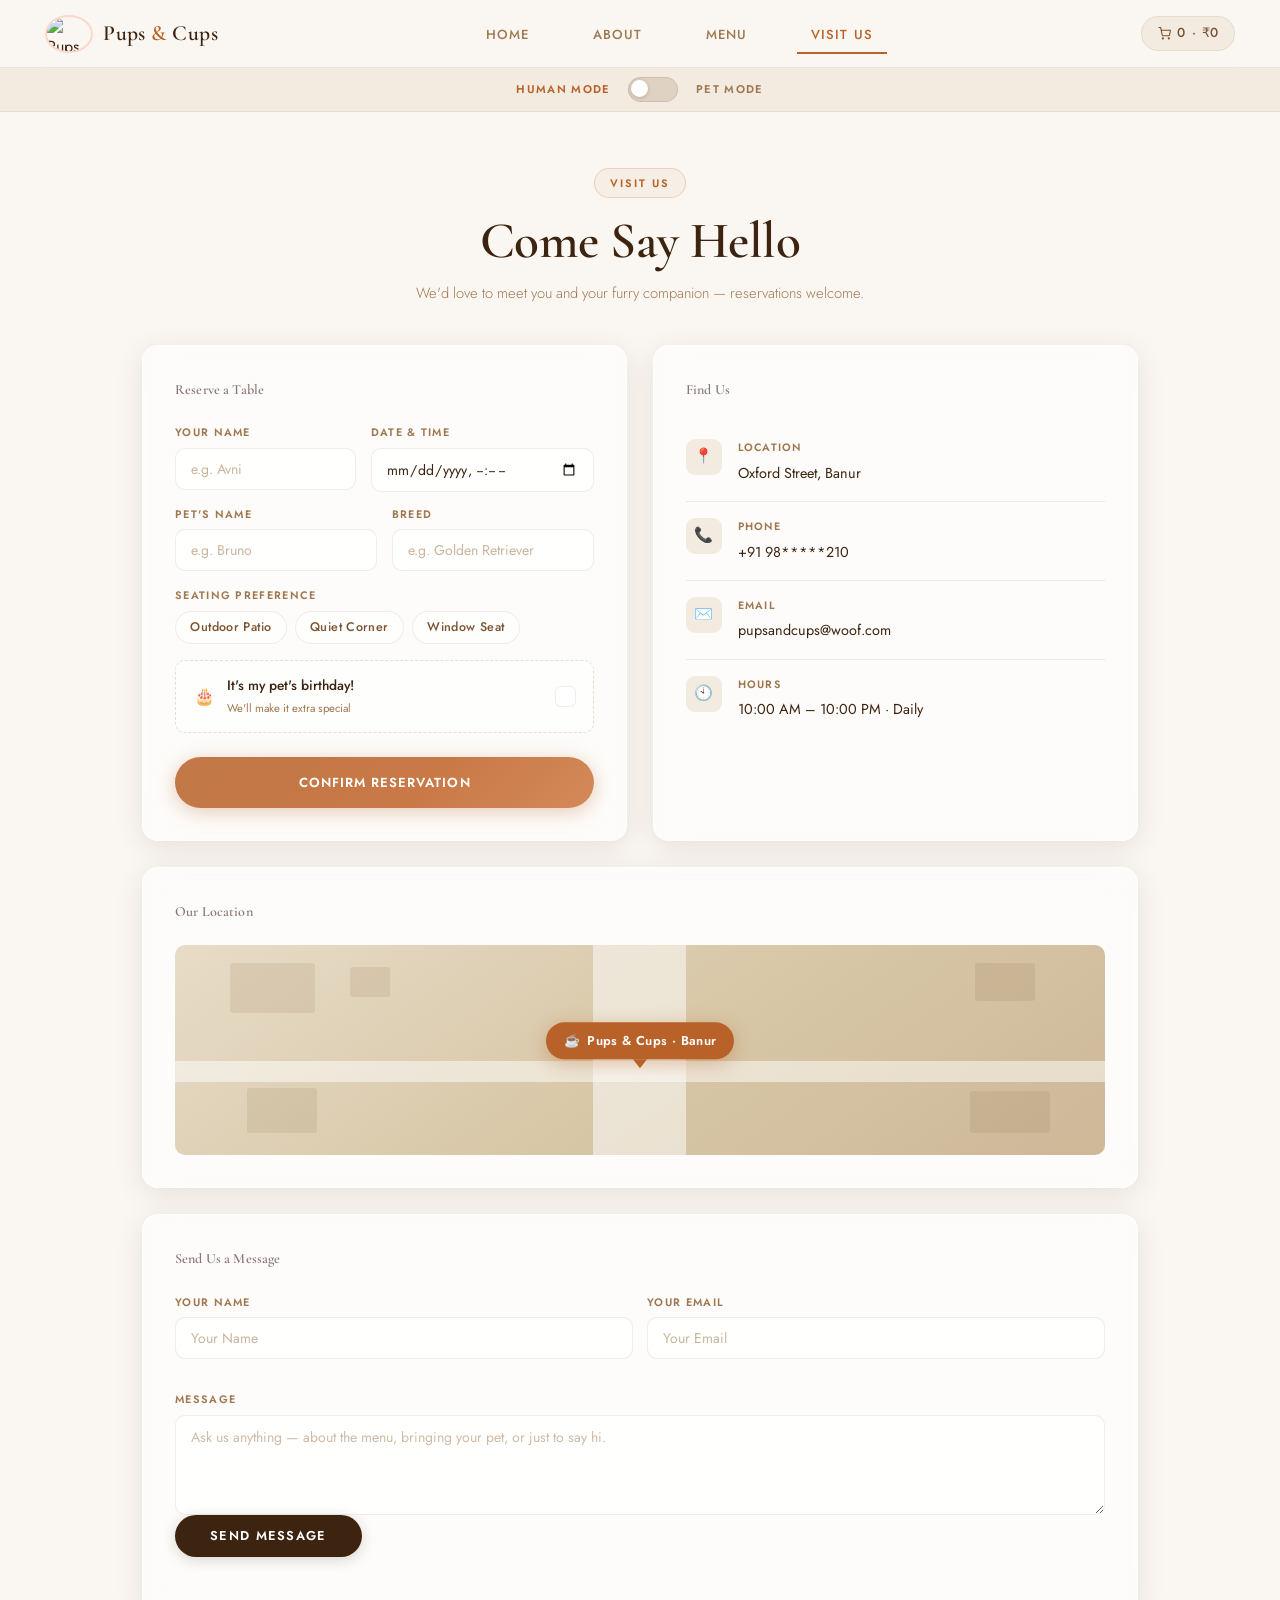
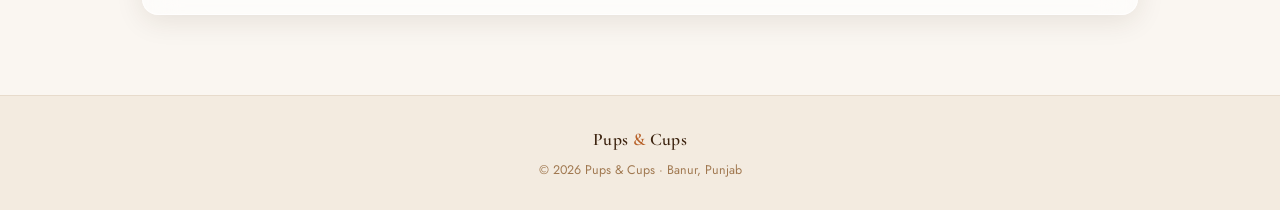
==== contact2.html @ 30ca06e6 "Add files via upload" ====
<!DOCTYPE html>
<html lang="en">
<head>
<meta charset="UTF-8">
<meta name="viewport" content="width=device-width, initial-scale=1.0">
<title>Visit Us — Pups & Cups</title>
<link rel="stylesheet" href="style2.css?v=2">
<link href="https://fonts.googleapis.com/css2?family=Cormorant+Garamond:wght@400;500;600;700&family=Jost:wght@300;400;500;600&display=swap" rel="stylesheet">
<style>
 
/* ═══════════════════════════════════════════
   ROOT & THEMING
═══════════════════════════════════════════ */
:root {
  --c-bg:      #faf6f1;
  --c-surface: #ffffff;
  --c-warm:    #f3ebe0;
  --c-border:  rgba(139,100,60,0.12);
  --c-brown:   #3d2410;
  --c-mid:     #7a5230;
  --c-muted:   #a07850;
  --c-accent:  #b8622a;
  --c-accent2: #d4895a;
  --c-gold:    #c9924a;
  --c-green:   #4a6741;
  --shadow-sm: 0 2px 12px rgba(61,36,16,.07);
  --shadow-md: 0 6px 28px rgba(61,36,16,.10);
  --shadow-lg: 0 16px 56px rgba(61,36,16,.13);
  --radius:    16px;
  --radius-sm: 10px;
  --glass-bg:  rgba(255,255,255,0.62);
  --glass-blur:blur(18px);
  --t: 0.45s cubic-bezier(0.22,1,0.36,1);
}
 
body.pet-mode {
  --c-bg:      #faf0f5;
  --c-surface: #fff8fb;
  --c-warm:    #f5e4ef;
  --c-accent:  #a0436e;
  --c-accent2: #c4728e;
  --c-gold:    #b8729a;
}
 
*,*::before,*::after{box-sizing:border-box;margin:0;padding:0;}
html{scroll-behavior:smooth;}
body{
  font-family:'Jost',sans-serif;
  background:var(--c-bg);
  color:var(--c-brown);
  transition:background var(--t),color var(--t);
  overflow-x:hidden;
  -webkit-font-smoothing:antialiased;
}
 
/* ═══════════════ NAVBAR ═══════════════ */
.navbar{
  display:flex;align-items:center;justify-content:space-between;
  padding:0 2.8rem;height:68px;
  background:rgba(250,246,241,0.88);
  backdrop-filter:blur(20px);-webkit-backdrop-filter:blur(20px);
  border-bottom:1px solid var(--c-border);
  position:sticky;top:0;z-index:200;
  transition:background var(--t),border-color var(--t);
}
body.pet-mode .navbar{background:rgba(250,240,245,0.88);}
.logo-area{display:flex;align-items:center;gap:.65rem;}
.logo{height:38px;border-radius:50%;object-fit:cover;}
.cafe-name{
  font-family:'Cormorant Garamond',serif;font-size:1.35rem;font-weight:600;
  color:var(--c-brown);letter-spacing:.02em;transition:color var(--t);
}
.and-sign{color:var(--c-accent);transition:color var(--t);}
.nav-links{list-style:none;display:flex;gap:2.2rem;}
.nav-links a{
  text-decoration:none;font-size:.82rem;font-weight:500;
  letter-spacing:.09em;text-transform:uppercase;color:var(--c-muted);
  transition:color .3s;position:relative;
}
.nav-links a::after{
  content:'';position:absolute;bottom:-3px;left:0;width:0;height:1.5px;
  background:var(--c-accent);transition:width .3s;
}
.nav-links a:hover::after,.nav-links .visit-link::after{width:100%;}
.nav-links a:hover,.nav-links .visit-link{color:var(--c-accent);}
.menu-icon{display:none;font-size:1.4rem;cursor:pointer;color:var(--c-mid);}
.cart-box{
  display:flex;align-items:center;gap:.4rem;
  padding:.35rem 1rem;background:var(--c-warm);border-radius:30px;
  font-size:.82rem;font-weight:500;color:var(--c-mid);
  border:1px solid var(--c-border);
  transition:background var(--t),border-color var(--t);
}
 
/* ═══════════════ MODE STRIP ═══════════════ */
.mode-strip{
  display:flex;align-items:center;justify-content:center;gap:1.1rem;
  padding:.55rem 2rem;
  background:var(--c-warm);
  border-bottom:1px solid var(--c-border);
  transition:background var(--t);
}
.mode-label{
  font-size:.7rem;font-weight:600;letter-spacing:.12em;text-transform:uppercase;
  color:var(--c-muted);transition:color .35s;user-select:none;
}
.mode-label.on{color:var(--c-accent);}
.toggle-pill{
  width:50px;height:25px;background:rgba(139,100,60,.18);
  border:1.5px solid rgba(139,100,60,.18);border-radius:13px;
  position:relative;cursor:pointer;
  transition:background .4s,border-color .4s;flex-shrink:0;outline:none;
}
.toggle-pill.active{background:var(--c-accent);border-color:var(--c-accent);}
.toggle-knob{
  position:absolute;top:2px;left:2px;width:17px;height:17px;
  background:#fff;border-radius:50%;
  transition:transform .4s cubic-bezier(.34,1.56,.64,1);
  box-shadow:0 1px 4px rgba(0,0,0,.18);
}
.toggle-pill.active .toggle-knob{transform:translateX(25px);}
 
/* ═══════════════ LAYOUT ═══════════════ */
.page{
  max-width:1060px;margin:0 auto;
  padding:3.5rem 2rem 5rem;
  display:grid;grid-template-columns:1fr 1fr;gap:1.6rem;
}
 
/* ═══════════════ HERO ═══════════════ */
.page-hero{grid-column:1/-1;text-align:center;margin-bottom:.8rem;}
.eyebrow{
  display:inline-block;font-size:.68rem;font-weight:600;
  letter-spacing:.18em;text-transform:uppercase;color:var(--c-accent);
  margin-bottom:.9rem;padding:.28rem .95rem;
  border:1px solid rgba(184,98,42,.22);border-radius:30px;
  background:rgba(184,98,42,.05);
  transition:color var(--t),border-color var(--t),background var(--t);
}
.page-hero h1{
  font-family:'Cormorant Garamond',serif;
  font-size:clamp(2.2rem,5vw,3.2rem);font-weight:600;
  color:var(--c-brown);line-height:1.15;letter-spacing:-.01em;
  transition:color var(--t);
}
.page-hero p{
  margin-top:.65rem;font-size:.92rem;color:var(--c-muted);font-weight:300;
  transition:color var(--t);
}
 
/* ═══════════════ GLASS CARD ═══════════════ */
.card{
  background:var(--glass-bg);
  backdrop-filter:var(--glass-blur);-webkit-backdrop-filter:var(--glass-blur);
  border:1px solid rgba(255,255,255,.7);border-radius:var(--radius);
  padding:2rem;box-shadow:var(--shadow-md);
  transition:background var(--t),border-color var(--t),box-shadow .35s;
}
.card:hover{box-shadow:var(--shadow-lg);}
.card-title{
  font-family:'Cormorant Garamond',serif;font-size:1.25rem;font-weight:600;
  color:var(--c-brown);margin-bottom:1.4rem;letter-spacing:.01em;
  transition:color var(--t);
}
 
/* ═══════════════ FORM FIELDS ═══════════════ */
.field{display:flex;flex-direction:column;gap:.38rem;margin-bottom:.95rem;}
.field:last-of-type{margin-bottom:0;}
.field label{
  font-size:.68rem;font-weight:600;letter-spacing:.12em;text-transform:uppercase;
  color:var(--c-muted);transition:color var(--t);
}
.field input,.field select{
  background:rgba(255,255,255,.75);border:1.5px solid var(--c-border);
  border-radius:var(--radius-sm);padding:.62rem .92rem;
  font-family:'Jost',sans-serif;font-size:.88rem;font-weight:400;color:var(--c-brown);
  outline:none;width:100%;
  transition:border-color .3s,box-shadow .3s,background .3s;
}
.field input::placeholder{color:var(--c-muted);opacity:.55;}
.field input:focus,.field select:focus{
  border-color:var(--c-accent);box-shadow:0 0 0 3px rgba(184,98,42,.1);background:#fff;
}
.grid2{display:grid;grid-template-columns:1fr 1fr;gap:.9rem;}
 
/* Seat pills */
.seat-row{display:flex;gap:.5rem;flex-wrap:wrap;}
.seat-pill{
  padding:.4rem .9rem;border-radius:30px;
  border:1.5px solid var(--c-border);background:rgba(255,255,255,.55);
  font-family:'Jost',sans-serif;font-size:.78rem;font-weight:500;
  color:var(--c-mid);cursor:pointer;user-select:none;letter-spacing:.03em;
  transition:all .28s cubic-bezier(.22,1,.36,1);
}
.seat-pill:hover{border-color:var(--c-accent2);color:var(--c-accent);background:rgba(184,98,42,.04);}
.seat-pill.sel{
  background:var(--c-accent);border-color:var(--c-accent);color:#fff;font-weight:600;
  box-shadow:0 3px 12px rgba(184,98,42,.28);
}
 
/* Birthday row */
.bday-toggle{
  display:flex;align-items:center;justify-content:space-between;
  padding:.85rem 1.1rem;margin:1rem 0;
  background:rgba(255,255,255,.5);
  border:1.5px dashed rgba(184,98,42,.22);border-radius:var(--radius-sm);
  cursor:pointer;transition:background .3s,border-color .3s;
}
.bday-toggle:hover{background:rgba(184,98,42,.04);border-color:var(--c-accent2);}
.bday-toggle.on{background:rgba(184,98,42,.06);border-color:var(--c-accent);border-style:solid;}
.bday-left{display:flex;align-items:center;gap:.75rem;}
.bday-icon{font-size:1.05rem;line-height:1;}
.bday-text{font-size:.86rem;font-weight:500;color:var(--c-brown);transition:color var(--t);}
.bday-sub{font-size:.71rem;color:var(--c-muted);margin-top:.1rem;transition:color var(--t);}
.bday-check-box{
  width:21px;height:21px;border-radius:6px;
  border:1.5px solid var(--c-border);background:#fff;
  display:flex;align-items:center;justify-content:center;flex-shrink:0;
  font-size:0;color:#fff;
  transition:all .3s cubic-bezier(.22,1,.36,1);
}
.bday-toggle.on .bday-check-box{background:var(--c-accent);border-color:var(--c-accent);font-size:11px;}
 
/* Book button */
.book-btn{
  width:100%;margin-top:.5rem;padding:1rem;
  background:linear-gradient(135deg,var(--c-accent) 0%,var(--c-accent2) 100%);
  border:none;border-radius:50px;color:#fff;
  font-family:'Jost',sans-serif;font-size:.82rem;font-weight:600;
  letter-spacing:.08em;text-transform:uppercase;cursor:pointer;
  position:relative;overflow:hidden;
  transition:transform .25s,box-shadow .35s;
  box-shadow:0 4px 20px rgba(184,98,42,.32);
}
.book-btn::before{
  content:'';position:absolute;inset:0;
  background:linear-gradient(135deg,rgba(255,255,255,.14) 0%,transparent 60%);
  pointer-events:none;
}
.book-btn:hover{transform:translateY(-2px);box-shadow:0 8px 32px rgba(184,98,42,.4);}
.book-btn:active{transform:scale(.98);}
.btn-ripple{
  position:absolute;border-radius:50%;background:rgba(255,255,255,.28);
  transform:scale(0);animation:rpl .55s linear;pointer-events:none;
}
@keyframes rpl{to{transform:scale(4);opacity:0;}}
 
/* ═══════════════ INFO CARD ═══════════════ */
.info-card{grid-column:2/3;}
.info-item{
  display:flex;align-items:flex-start;gap:1rem;
  padding:1rem 0;border-bottom:1px solid var(--c-border);
  transition:padding-left .3s;
}
.info-item:last-child{border-bottom:none;padding-bottom:0;}
.info-item:first-child{padding-top:0;}
.info-item:hover{padding-left:4px;}
.info-icon{
  width:36px;height:36px;background:var(--c-warm);border-radius:9px;
  display:flex;align-items:center;justify-content:center;
  flex-shrink:0;font-size:.95rem;
  transition:background var(--t),transform .3s;
}
.info-item:hover .info-icon{background:var(--c-accent);transform:scale(1.06);}
.info-label{
  font-size:.67rem;font-weight:600;text-transform:uppercase;
  letter-spacing:.11em;color:var(--c-muted);margin-bottom:.2rem;
  transition:color var(--t);
}
.info-val{font-size:.9rem;color:var(--c-brown);transition:color var(--t);}
.yappy{display:none;font-size:.75rem;font-weight:600;color:var(--c-accent);margin-top:.25rem;transition:color var(--t);}
body.pet-mode .yappy{display:block;}
body.pet-mode .hours-val{opacity:.4;text-decoration:line-through;}
 
/* ═══════════════ MAP CARD ═══════════════ */
.map-card{grid-column:1/-1;}
.map-wrap{
  width:100%;height:210px;border-radius:var(--radius-sm);
  background:linear-gradient(145deg,#e8dcc8 0%,#d8c8a8 50%,#cdb898 100%);
  position:relative;overflow:hidden;
}
.map-wrap::before{
  content:'';position:absolute;inset:0;
  background:
    linear-gradient(90deg,transparent 45%,rgba(255,255,255,.5) 45%,rgba(255,255,255,.5) 55%,transparent 55%),
    linear-gradient(0deg,transparent 35%,rgba(255,255,255,.5) 35%,rgba(255,255,255,.5) 45%,transparent 45%);
}
.map-block{position:absolute;background:rgba(107,70,30,.1);border-radius:3px;}
.map-pin-wrap{
  position:absolute;top:50%;left:50%;
  transform:translate(-50%,-60%);
  display:flex;flex-direction:column;align-items:center;
  animation:float 3.5s ease-in-out infinite;
}
@keyframes float{0%,100%{transform:translate(-50%,-60%);}50%{transform:translate(-50%,-68%);}}
.map-bubble{
  background:var(--c-accent);color:#fff;
  padding:.48rem 1.1rem;border-radius:24px;
  font-size:.8rem;font-weight:600;white-space:nowrap;
  box-shadow:0 4px 18px rgba(184,98,42,.38);letter-spacing:.03em;
  display:flex;align-items:center;gap:.45rem;
  transition:background var(--t);
}
.map-bubble-tail{
  width:0;height:0;
  border-left:7px solid transparent;border-right:7px solid transparent;
  border-top:9px solid var(--c-accent);
  transition:border-color var(--t);
}
 
/* ═══════════════ MESSAGE FORM ═══════════════ */
.msg-card{grid-column:1/-1;}
.msg-card textarea{
  background:rgba(255,255,255,.75);border:1.5px solid var(--c-border);
  border-radius:var(--radius-sm);padding:.68rem .92rem;
  font-family:'Jost',sans-serif;font-size:.88rem;font-weight:400;color:var(--c-brown);
  outline:none;resize:vertical;min-height:100px;width:100%;
  transition:border-color .3s,box-shadow .3s;
}
.msg-card textarea:focus{border-color:var(--c-accent);box-shadow:0 0 0 3px rgba(184,98,42,.1);}
.msg-card textarea::placeholder{color:var(--c-muted);opacity:.5;}
.msg-grid{display:grid;grid-template-columns:1fr 1fr;gap:.9rem;margin-bottom:1rem;}
.send-btn{
  padding:.72rem 2.2rem;background:var(--c-brown);color:#fff;
  border:none;border-radius:30px;
  font-family:'Jost',sans-serif;font-size:.8rem;font-weight:600;
  letter-spacing:.1em;text-transform:uppercase;cursor:pointer;
  transition:background .3s,transform .25s,box-shadow .3s;
  box-shadow:0 3px 14px rgba(61,36,16,.18);
}
.send-btn:hover{background:var(--c-accent);transform:translateY(-2px);box-shadow:0 6px 22px rgba(184,98,42,.28);}
.send-btn:active{transform:scale(.97);}
#status{font-size:.82rem;color:var(--c-green);margin-top:.6rem;min-height:1.2em;transition:color .3s;}
 
/* ═══════════════ MODAL ═══════════════ */
.modal-backdrop{
  position:fixed;inset:0;z-index:900;
  background:rgba(61,36,16,.3);backdrop-filter:blur(6px);
  display:flex;align-items:center;justify-content:center;
  opacity:0;pointer-events:none;transition:opacity .4s;
}
.modal-backdrop.show{opacity:1;pointer-events:all;}
.modal-card{
  background:var(--c-surface);border-radius:24px;
  padding:3rem 3.2rem;text-align:center;max-width:380px;width:90%;
  box-shadow:0 24px 80px rgba(61,36,16,.22);
  transform:translateY(20px) scale(.95);
  transition:transform .5s cubic-bezier(.22,1,.36,1);
}
.modal-backdrop.show .modal-card{transform:translateY(0) scale(1);}
.modal-emoji{font-size:3rem;display:block;margin-bottom:1.1rem;animation:bob 2.5s ease-in-out infinite;}
@keyframes bob{0%,100%{transform:translateY(0);}50%{transform:translateY(-7px);}}
.modal-card h3{font-family:'Cormorant Garamond',serif;font-size:1.7rem;font-weight:600;color:var(--c-brown);margin-bottom:.5rem;line-height:1.2;}
.modal-card p{font-size:.87rem;color:var(--c-muted);line-height:1.6;}
.modal-close{
  margin-top:1.8rem;padding:.68rem 2.2rem;background:var(--c-accent);color:#fff;
  border:none;border-radius:30px;
  font-family:'Jost',sans-serif;font-weight:600;font-size:.8rem;letter-spacing:.08em;text-transform:uppercase;
  cursor:pointer;transition:background .3s,transform .25s;
}
.modal-close:hover{background:var(--c-brown);transform:translateY(-2px);}
 
/* ═══════════════ CONFETTI ═══════════════ */
#confetti-canvas{position:fixed;inset:0;z-index:9999;pointer-events:none;}
 
/* ═══════════════ FOOTER ═══════════════ */
footer{
  text-align:center;padding:1.8rem 2rem;
  border-top:1px solid var(--c-border);background:var(--c-warm);
  transition:background var(--t);
}
footer .cafe-name.small{
  font-family:'Cormorant Garamond',serif;font-size:1.1rem;font-weight:600;
  display:block;margin-bottom:.3rem;color:var(--c-brown);transition:color var(--t);
}
footer p{font-size:.78rem;color:var(--c-muted);transition:color var(--t);}
 
/* ═══════════════ RESPONSIVE ═══════════════ */
@media(max-width:700px){
  .page{grid-template-columns:1fr;}
  .booking-card,.info-card,.page-hero,.map-card,.msg-card{grid-column:1;}
  .grid2,.msg-grid{grid-template-columns:1fr;}
  .nav-links{display:none;}.menu-icon{display:block;}
  .navbar{padding:0 1.4rem;}
  .page{padding:2rem 1.2rem 4rem;}
}
</style>
</head>
<body>
 
<!-- NAVBAR -->
<header>
  <nav class="navbar">
    <div class="logo-area">
      <img src="images/logo.png" class="logo" alt="Pups & Cups Logo">
      <span class="cafe-name">Pups <span class="and-sign">&</span> Cups</span>
    </div>
    <ul class="nav-links">
      <li><a href="index2.html">Home</a></li>
      <li><a href="about2.html">About</a></li>
      <li><a href="menu2.html">Menu</a></li>
      <li><a href="contact2.html" class="visit-link">Visit Us</a></li>
    </ul>
    <div class="menu-icon">☰</div>
    <div class="cart-box">
      <svg width="13" height="13" viewBox="0 0 24 24" fill="none" stroke="currentColor" stroke-width="2"><circle cx="9" cy="21" r="1"/><circle cx="20" cy="21" r="1"/><path d="M1 1h4l2.68 13.39a2 2 0 0 0 2 1.61h9.72a2 2 0 0 0 2-1.61L23 6H6"/></svg>
      <span id="cart-count">0</span> · <span id="cart-total">₹0</span>
    </div>
  </nav>
</header>
 
<!-- MODE STRIP -->
<div class="mode-strip">
  <span class="mode-label on" id="lbl-human">Human Mode</span>
  <button class="toggle-pill" id="modeToggle" aria-label="Switch mode">
    <span class="toggle-knob"></span>
  </button>
  <span class="mode-label" id="lbl-pet">Pet Mode</span>
</div>
 
<!-- PAGE -->
<main class="page">
 
  <!-- Hero -->
  <div class="page-hero">
    <span class="eyebrow" id="eyebrow-text">Visit Us</span>
    <h1 id="hero-heading">Come Say Hello</h1>
    <p id="hero-sub">We'd love to meet you and your furry companion — reservations welcome.</p>
  </div>
 
  <!-- Reservation Card -->
  <div class="card booking-card">
    <p class="card-title">Reserve a Table</p>
 
    <div class="grid2">
      <div class="field">
        <label>Your Name</label>
        <input type="text" id="res-name" placeholder="e.g. Avni">
      </div>
      <div class="field">
        <label>Date &amp; Time</label>
        <input type="datetime-local" id="res-datetime">
      </div>
    </div>
 
    <div class="grid2">
      <div class="field">
        <label>Pet's Name</label>
        <input type="text" id="pet-name" placeholder="e.g. Bruno">
      </div>
      <div class="field">
        <label>Breed</label>
        <input type="text" id="pet-breed" placeholder="e.g. Golden Retriever">
      </div>
    </div>
 
    <div class="field">
      <label>Seating Preference</label>
      <div class="seat-row" id="seatRow">
        <button class="seat-pill" data-seat="outdoor">Outdoor Patio</button>
        <button class="seat-pill" data-seat="quiet">Quiet Corner</button>
        <button class="seat-pill" data-seat="window">Window Seat</button>
      </div>
    </div>
 
    <div class="bday-toggle" id="bdayToggle">
      <div class="bday-left">
        <span class="bday-icon">🎂</span>
        <div>
          <div class="bday-text">It's my pet's birthday!</div>
          <div class="bday-sub">We'll make it extra special</div>
        </div>
      </div>
      <div class="bday-check-box" id="bdayBox">✓</div>
    </div>
 
    <button class="book-btn" id="bookBtn">
      <span id="bookBtnText">Confirm Reservation</span>
    </button>
  </div>
 
  <!-- Info Card -->
  <div class="card info-card">
    <p class="card-title" id="info-title">Find Us</p>
 
    <div class="info-item">
      <div class="info-icon">📍</div>
      <div>
        <div class="info-label">Location</div>
        <div class="info-val">Oxford Street, Banur</div>
      </div>
    </div>
    <div class="info-item">
      <div class="info-icon">📞</div>
      <div>
        <div class="info-label">Phone</div>
        <div class="info-val">+91 98*****210</div>
      </div>
    </div>
    <div class="info-item">
      <div class="info-icon">✉️</div>
      <div>
        <div class="info-label">Email</div>
        <div class="info-val">pupsandcups@woof.com</div>
      </div>
    </div>
    <div class="info-item">
      <div class="info-icon">🕙</div>
      <div>
        <div class="info-label">Hours</div>
        <div class="info-val hours-val" id="hoursVal">10:00 AM – 10:00 PM · Daily</div>
        <div class="yappy">All day is Yappy Hour here 🐾</div>
      </div>
    </div>
  </div>
 
  <!-- Map Card -->
  <div class="card map-card">
    <p class="card-title" id="map-title">Our Location</p>
    <div class="map-wrap">
      <div class="map-block" style="width:85px;height:50px;top:18px;left:55px;"></div>
      <div class="map-block" style="width:60px;height:38px;top:18px;right:70px;"></div>
      <div class="map-block" style="width:70px;height:45px;bottom:22px;left:72px;"></div>
      <div class="map-block" style="width:80px;height:42px;bottom:22px;right:55px;"></div>
      <div class="map-block" style="width:40px;height:30px;top:22px;left:175px;"></div>
      <div class="map-pin-wrap">
        <div class="map-bubble">
          <span id="mapPinIcon">☕</span>
          <span>Pups &amp; Cups · Banur</span>
        </div>
        <div class="map-bubble-tail"></div>
      </div>
    </div>
  </div>
 
  <!-- Message Form -->
  <div class="card msg-card">
    <p class="card-title">Send Us a Message</p>
    <div class="msg-grid">
      <div class="field">
        <label>Your Name</label>
        <input type="text" id="name" placeholder="Your Name">
      </div>
      <div class="field">
        <label>Your Email</label>
        <input type="email" id="email" placeholder="Your Email">
      </div>
    </div>
    <div class="field">
      <label>Message</label>
      <textarea id="message" placeholder="Ask us anything — about the menu, bringing your pet, or just to say hi."></textarea>
    </div>
    <button class="send-btn" id="sendBtn">Send Message</button>
    <p id="status"></p>
  </div>
 
</main>
 
<!-- MODAL -->
<div class="modal-backdrop" id="modalBackdrop">
  <div class="modal-card">
    <span class="modal-emoji" id="modalEmoji">🐾</span>
    <h3 id="modalTitle">Table Reserved!</h3>
    <p id="modalMsg">We're looking forward to welcoming you and your furry friend.</p>
    <button class="modal-close" onclick="closeModal()">Perfect, thank you</button>
  </div>
</div>
 
<canvas id="confetti-canvas"></canvas>
 
<!-- FOOTER -->
<footer>
  <span class="cafe-name small">Pups <span class="and-sign">&</span> Cups</span>
  <p>© 2026 Pups &amp; Cups · Banur, Punjab</p>
</footer>
 
<script src="script.js"></script>
<script>
/* ── Mode Toggle ── */
const toggle = document.getElementById('modeToggle');
const lblH   = document.getElementById('lbl-human');
const lblP   = document.getElementById('lbl-pet');
let petMode  = false;
 
const swapMap = {
  'eyebrow-text': ['Visit Us',           'Sniff Us Out'],
  'hero-heading': ['Come Say Hello',     'Wag Your Way Here'],
  'hero-sub':     ['We\'d love to meet you and your furry companion — reservations welcome.',
                   'Treats, belly rubs & great coffee — reservations welcome.'],
  'info-title':   ['Find Us',            'Paw Your Way To Us'],
  'map-title':    ['Our Location',       'Follow the Paw Prints'],
  'mapPinIcon':   ['☕',                 '🐾'],
  'bookBtnText':  ['Confirm Reservation','Secure My Spot'],
};
 
toggle.addEventListener('click', () => {
  petMode = !petMode;
  toggle.classList.toggle('active', petMode);
  document.body.classList.toggle('pet-mode', petMode);
  lblH.classList.toggle('on', !petMode);
  lblP.classList.toggle('on', petMode);
 
  Object.entries(swapMap).forEach(([id, vals]) => {
    const el = document.getElementById(id);
    if (!el) return;
    el.style.transition = 'opacity .25s';
    el.style.opacity = '0';
    setTimeout(() => {
      el.textContent = vals[petMode ? 1 : 0];
      el.style.opacity = '1';
    }, 250);
  });
});
 
/* ── Seat Pills ── */
document.querySelectorAll('.seat-pill').forEach(btn => {
  btn.addEventListener('click', () => {
    document.querySelectorAll('.seat-pill').forEach(b => b.classList.remove('sel'));
    btn.classList.add('sel');
  });
});
 
/* ── Birthday Toggle ── */
const bdayToggle = document.getElementById('bdayToggle');
let isBday = false;
bdayToggle.addEventListener('click', () => {
  isBday = !isBday;
  bdayToggle.classList.toggle('on', isBday);
  if (isBday) launchConfetti();
});
 
/* ── Book Button ── */
document.getElementById('bookBtn').addEventListener('click', function(e) {
  // ripple
  const btn  = this;
  const r    = document.createElement('span');
  r.className = 'btn-ripple';
  const rect = btn.getBoundingClientRect();
  const sz   = Math.max(rect.width, rect.height) * 2;
  r.style.cssText = `width:${sz}px;height:${sz}px;left:${e.clientX-rect.left-sz/2}px;top:${e.clientY-rect.top-sz/2}px`;
  btn.appendChild(r);
  setTimeout(() => r.remove(), 560);
 
  const pet = document.getElementById('pet-name').value.trim() || 'your furry friend';
  document.getElementById('modalEmoji').textContent = isBday ? '🎂' : '🐾';
  document.getElementById('modalTitle').textContent = isBday
    ? `Happy Birthday, ${pet}!`
    : 'Table Reserved!';
  document.getElementById('modalMsg').textContent = isBday
    ? `We're preparing something special for ${pet}. Can't wait to celebrate!`
    : `We can't wait to meet ${pet}. See you soon!`;
 
  document.getElementById('modalBackdrop').classList.add('show');
  if (isBday) launchConfetti();
});
 
function closeModal() {
  document.getElementById('modalBackdrop').classList.remove('show');
}
document.getElementById('modalBackdrop').addEventListener('click', function(e) {
  if (e.target === this) closeModal();
});
 
/* ── Send Message ── */
document.getElementById('sendBtn').addEventListener('click', () => {
  const name  = document.getElementById('name').value.trim();
  const email = document.getElementById('email').value.trim();
  const st    = document.getElementById('status');
  if (!name || !email) {
    st.style.color = '#b03030';
    st.textContent = 'Please fill in your name and email.';
    return;
  }
  st.style.color = 'var(--c-green)';
  st.textContent = `Thank you, ${name}. We'll be in touch soon.`;
});
 
/* ── Confetti — elegant, refined ── */
function launchConfetti() {
  const canvas = document.getElementById('confetti-canvas');
  const ctx    = canvas.getContext('2d');
  canvas.width  = window.innerWidth;
  canvas.height = window.innerHeight;
 
  // Warm, earthy palette — no childish emojis
  const palette = [
    '#b8622a','#d4895a','#c9924a',
    '#4a6741','#8fbb84',
    '#e8c97e','#f2e0c8',
    '#a07850','#7a5230',
    '#e07070','#f4a0a0',  // subtle pink for birthday
  ];
 
  const DURATION = 3800;
  const count    = 140;
 
  const particles = Array.from({ length: count }, () => {
    const type = Math.random();
    return {
      x:    Math.random() * canvas.width,
      y:    -10 - Math.random() * 120,
      vx:   (Math.random() - 0.5) * 4,
      vy:   Math.random() * 3 + 1.5,
      rot:  Math.random() * 360,
      rotV: (Math.random() - 0.5) * 5.5,
      colour: palette[Math.floor(Math.random() * palette.length)],
      // shape: 0=rect, 1=circle, 2=thin ribbon
      shape: type < 0.55 ? 0 : type < 0.8 ? 1 : 2,
      w: Math.random() * 9 + 4,
      h: Math.random() * 4 + 2,
      opacity: 0.82 + Math.random() * 0.18,
    };
  });
 
  let start = null;
  function draw(ts) {
    if (!start) start = ts;
    const elapsed  = ts - start;
    const fade     = Math.max(0, 1 - elapsed / DURATION);
    ctx.clearRect(0, 0, canvas.width, canvas.height);
 
    particles.forEach(p => {
      p.x   += p.vx;
      p.y   += p.vy;
      p.vy  += 0.035;
      p.rot += p.rotV;
 
      ctx.save();
      ctx.globalAlpha = p.opacity * fade;
      ctx.translate(p.x, p.y);
      ctx.rotate(p.rot * Math.PI / 180);
      ctx.fillStyle = p.colour;
 
      if (p.shape === 0) {
        // rectangle
        ctx.fillRect(-p.w / 2, -p.h / 2, p.w, p.h);
      } else if (p.shape === 1) {
        // circle
        ctx.beginPath();
        ctx.arc(0, 0, p.w / 2, 0, Math.PI * 2);
        ctx.fill();
      } else {
        // thin ribbon
        ctx.fillRect(-p.w, -p.h / 4, p.w * 2, p.h / 2);
      }
      ctx.restore();
    });
 
    if (elapsed < DURATION) requestAnimationFrame(draw);
    else ctx.clearRect(0, 0, canvas.width, canvas.height);
  }
  requestAnimationFrame(draw);
}
</script>
</body>
</html>
---- style2.css ----
/* ===========================
   VIBE CHECK CAROUSEL
=========================== */
.vibe-check {
  padding: clamp(40px, 6vw, 80px) 0;
  background: var(--cream); /* Blends perfectly with your theme */
  overflow: hidden;
}

.carousel-container {
  width: 100%;
  overflow: hidden;
  position: relative;
  padding: 20px 0;
}

.carousel-track {
  display: flex;
  width: max-content;
  /* Adjust time to make it smooth and slow for calm vibe */
  animation: scroll-vibe 40s linear infinite;
}

.carousel-track:hover {
  animation-play-state: paused;
}

.carousel-track img {
  /* Set width to ~30% of viewport so 3 images fit perfectly on screen */
  width: clamp(280px, 30vw, 400px); 
  
  /* Force a wide, landscape shape (16:10 ratio) */
  aspect-ratio: 16 / 10; 
  height: auto;
  
  border-radius: var(--radius);
  object-fit: cover;
  box-shadow: var(--shadow-md);
  border: 1px solid var(--border);
  margin-right: 24px;
  transition: transform var(--transition);
}

.carousel-track img:hover {
  transform: scale(1.03);
}

@keyframes scroll-vibe {
  0% { transform: translateX(0); }
  100% { transform: translateX(-50%); }
}

@media (max-width: 768px) {
  .carousel-track img {
    height: 220px;
    margin-right: 16px;
  }
}




/* ===== GLOBAL STYLE TOUCH ===== */
section {
  padding: 60px 20px;
}

/* ===== SECTION 1 ===== */
.dietary-section {
  display: flex;
  justify-content: center;
}

.dietary-card {
  max-width: 600px;
  background: linear-gradient(135deg, #ffe6eb, #fff5f7);
  padding: 40px;
  border-radius: 25px;
  box-shadow: 0 10px 25px rgba(0,0,0,0.08);
  transition: all 0.3s ease;
}

.dietary-card:hover {
  transform: translateY(-8px);
  box-shadow: 0 15px 35px rgba(0,0,0,0.12);
}

.dietary-icon {
  font-size: 30px;
  color: #ff6b81;
  margin-bottom: 15px;
}

/* ===== SECTION 2 ===== */
.experience-section h2 {
  margin-bottom: 10px;
}

.experience-subtext {
  margin-bottom: 40px;
  color: #666;
}

.features-grid {
  display: grid;
  grid-template-columns: repeat(4, 1fr);
  gap: 20px;
}

.feature {
  padding: 25px;
  border-radius: 20px;
  background: #fff;
  box-shadow: 0 8px 20px rgba(0,0,0,0.06);
  transition: all 0.3s ease;
}

.feature:hover {
  transform: translateY(-6px);
}

.feature i {
  font-size: 24px;
  color: #ff6b81;
  margin-bottom: 10px;
  display: block;
}

/* ===== RESPONSIVE GRID ===== */
@media (max-width: 900px) {
  .features-grid {
    grid-template-columns: repeat(2, 1fr);
  }
}

@media (max-width: 500px) {
  .features-grid {
    grid-template-columns: 1fr;
  }
}

/* ===== SECTION 3 ===== */
.testimonials-section {
  background: #fff9fb;
}

.testimonial-wrapper {
  display: flex;
  gap: 20px;
  overflow: hidden;
  justify-content: center;
}

.testimonial-card {
  background: #fff;
  padding: 25px;
  border-radius: 20px;
  max-width: 280px;
  box-shadow: 0 10px 25px rgba(0,0,0,0.08);
  transition: all 0.3s ease;
}

.testimonial-card:hover {
  transform: scale(1.05);
}

.stars {
  color: #ffb400;
  margin-bottom: 10px;
}

.google {
  font-size: 14px;
  color: #777;
  margin-top: 10px;
}

/* ===== DOTS ===== */
.dots {
  margin: 20px 0;
}

.dot {
  height: 10px;
  width: 10px;
  margin: 0 5px;
  background: #ccc;
  border-radius: 50%;
  display: inline-block;
}

.dot.active {
  background: #ff6b81;
}

/* ===== BUTTON ===== */
.review-btn {
  padding: 12px 25px;
  border: none;
  border-radius: 30px;
  background: linear-gradient(135deg, #ff6b81, #ff8fa3);
  color: #fff;
  cursor: pointer;
  transition: 0.3s;
}

.review-btn:hover {
  opacity: 0.9;
}





/* ===========================
   CSS VARIABLES & RESET
=========================== */
:root {
  --cream:       #fff7f2;
  --warm-white:  #fffaf7;
  --blush:       #ffd6c9;
  --peach:       #ffb899;
  --terra:       #c8614a;
  --brown:       #6b3e26;
  --dark-brown:  #4a2c2a;
  --card-bg:     #f4ece8;
  --border:      rgba(74, 44, 42, 0.1);
  --shadow-sm:   0 4px 16px rgba(107,62,38,0.08);
  --shadow-md:   0 8px 32px rgba(107,62,38,0.14);
  --shadow-lg:   0 16px 48px rgba(107,62,38,0.18);
  --radius:      18px;
  --radius-sm:   10px;
  --font-display: 'Playfair Display', serif;
  --font-brand:   'Fredoka', sans-serif;
  --font-body:    'Poppins', sans-serif;
  --transition:  0.3s cubic-bezier(0.4, 0, 0.2, 1);
}

*, *::before, *::after {
  margin: 0;
  padding: 0;
  box-sizing: border-box;
}

html {
  scroll-behavior: smooth;
}

body {
  font-family: var(--font-body);
  background: var(--cream);
  color: var(--dark-brown);
  line-height: 1.7;
}

img { max-width: 100%; display: block; }
a  { text-decoration: none; }

/* ===========================
   SHARED UTILITIES
=========================== */
.section-label {
  display: inline-block;
  font-size: 0.75rem;
  font-weight: 600;
  letter-spacing: 0.15em;
  text-transform: uppercase;
  color: var(--terra);
  background: rgba(200,97,74,0.1);
  padding: 4px 14px;
  border-radius: 50px;
  margin-bottom: 14px;
}

.section-label.light {
  color: var(--blush);
  background: rgba(255,214,201,0.15);
}

.section-header {
  text-align: center;
  margin-bottom: 56px;
}

.section-header h2 {
  font-family: var(--font-display);
  font-size: clamp(2rem, 4vw, 2.8rem);
  color: var(--dark-brown);
  line-height: 1.2;
}

.section-header.light h2 {
  color: #fff;
}

.section-sub {
  margin-top: 10px;
  color: rgba(74,44,42,0.6);
  font-size: 0.95rem;
}

/* ===========================
   NAVBAR
=========================== */
header {
  position: sticky;
  top: 0;
  z-index: 1000;
}

.navbar {
  display: flex;
  justify-content: space-between;
  align-items: center;
  padding: 0 8%;
  height: 72px;
  background: rgba(255, 247, 242, 0.88);
  backdrop-filter: blur(16px);
  -webkit-backdrop-filter: blur(16px);
  border-bottom: 1px solid var(--border);
  transition: box-shadow var(--transition);
}

.navbar:hover {
  box-shadow: var(--shadow-sm);
}

.nav-left {
  display: flex;
  align-items: center;
  gap: 12px;
}

.logo {
  width: 48px;
  height: 48px;
  border-radius: 50%;
  object-fit: cover;
  border: 2px solid var(--blush);
}

.brand-name {
  font-family: var(--font-brand);
  font-size: 2.5rem;
  font-weight: 600;
  color: var(--dark-brown);
  line-height: 1;
}

.brand-name.small {
  font-size: 1.2rem;
}

.brand-amp {
  color: var(--terra);
}

.nav-links {
  display: flex;
  list-style: none;
  align-items: center;
  gap: 4px;
}

.nav-links a {
  font-size: 0.88rem;
  font-weight: 500;
  color: var(--dark-brown);
  padding: 7px 14px;
  border-radius: 50px;
  transition: background var(--transition), color var(--transition);
}

.nav-links a:hover {
  background: var(--blush);
  color: var(--brown);
}

.nav-cta {
  background: var(--dark-brown) !important;
  color: #fff !important;
  padding: 7px 20px !important;
}

.nav-cta:hover {
  background: var(--terra) !important;
  color: #fff !important;
}

/* Hamburger */
.menu-icon {
  display: none;
  flex-direction: column;
  gap: 5px;
  cursor: pointer;
  padding: 4px;
}

.menu-icon span {
  display: block;
  width: 22px;
  height: 2px;
  background: var(--dark-brown);
  border-radius: 2px;
  transition: var(--transition);
}

#menu-toggle { display: none; }

/* ===========================
   HOME
=========================== */
.home {
  position: relative;
  height: 100vh;
  min-height: 600px;
  background: url('images/bg1.jpeg') center/cover no-repeat;
  display: flex;
  justify-content: center;
  align-items: center;
  text-align: center;
  color: white;
  overflow: hidden;
}

.home-overlay {
  position: absolute;
  inset: 0;
  background: linear-gradient(
    to bottom,
    rgba(40,10,5,0.35) 0%,
    rgba(40,10,5,0.55) 60%,
    rgba(40,10,5,0.7) 100%
  );
}

.home-content {
  position: relative;
  z-index: 2;
  max-width: 680px;
  padding: 0 24px;
  animation: fadeInUp 1s ease both;
}

.home-badge {
  display: inline-block;
  font-size: 0.75rem;
  font-weight: 500;
  letter-spacing: 0.12em;
  text-transform: uppercase;
  color: var(--blush);
  border: 1px solid rgba(255,214,201,0.4);
  padding: 6px 18px;
  border-radius: 50px;
  margin-bottom: 24px;
}

.home h1 {
  font-family: var(--font-display);
  font-size: clamp(2.6rem, 6vw, 4.2rem);
  line-height: 1.15;
  margin-bottom: 18px;
  text-shadow: 0 2px 20px rgba(0,0,0,0.3);
}

.home h1 em {
  font-style: italic;
  color: var(--peach);
}

.home p {
  font-size: 1.05rem;
  color: rgba(255,255,255,0.82);
  margin-bottom: 36px;
  font-weight: 300;
}

.home-actions {
  display: flex;
  justify-content: center;
  gap: 14px;
  flex-wrap: wrap;
}

/* Buttons */
.btn {
  display: inline-flex;
  align-items: center;
  padding: 13px 30px;
  border-radius: 50px;
  font-family: var(--font-body);
  font-size: 0.9rem;
  font-weight: 500;
  transition: all var(--transition);
  cursor: pointer;
}

.btn-primary {
  background: var(--terra);
  color: #fff;
  box-shadow: 0 4px 20px rgba(200,97,74,0.35);
}

.btn-primary:hover {
  background: var(--brown);
  transform: translateY(-2px);
  box-shadow: 0 8px 28px rgba(200,97,74,0.4);
}

.btn-ghost {
  background: rgba(255,255,255,0.12);
  color: #fff;
  border: 1px solid rgba(255,255,255,0.35);
  backdrop-filter: blur(6px);
}

.btn-ghost:hover {
  background: rgba(255,255,255,0.22);
  transform: translateY(-2px);
}

/* Scroll indicator */
.scroll-indicator {
  position: absolute;
  bottom: 32px;
  left: 50%;
  transform: translateX(-50%);
  z-index: 2;
}

.scroll-indicator span {
  display: block;
  width: 26px;
  height: 42px;
  border: 2px solid rgba(255,255,255,0.5);
  border-radius: 13px;
  position: relative;
}

.scroll-indicator span::after {
  content: '';
  position: absolute;
  top: 6px;
  left: 50%;
  transform: translateX(-50%);
  width: 4px;
  height: 8px;
  background: rgba(255,255,255,0.7);
  border-radius: 2px;
  animation: scrollBob 1.8s ease-in-out infinite;
}

/* ===========================
   ABOUT
=========================== */
.about {
  display: flex;
  padding: clamp(60px, 10vw, 100px) 10%;
  gap: 60px;
  align-items: center;
  background: var(--warm-white);
}

.about-img-wrap {
  position: relative;
  flex: 0 0 45%;
}

.about-img-wrap img {
  border-radius: var(--radius);
  width: 100%;
  box-shadow: var(--shadow-lg);
}

.about-img-badge {
  position: absolute;
  bottom: 20px;
  right: 20px;
  background: #fff;
  color: var(--brown);
  font-size: 0.8rem;
  font-weight: 600;
  padding: 8px 16px;
  border-radius: 50px;
  box-shadow: var(--shadow-md);
}

.about-text {
  flex: 1;
}

.about-text h2 {
  font-family: var(--font-display);
  font-size: clamp(2rem, 3.5vw, 2.8rem);
  line-height: 1.2;
  margin-bottom: 20px;
  color: var(--dark-brown);
}

.about-text p {
  color: rgba(74,44,42,0.75);
  margin-bottom: 14px;
  font-size: 0.97rem;
}

.about-text strong {
  color: var(--terra);
}

.about-stats {
  display: flex;
  gap: 32px;
  margin-top: 36px;
  padding-top: 28px;
  border-top: 1px solid var(--border);
}

.stat {
  display: flex;
  flex-direction: column;
}

.stat strong {
  font-family: var(--font-display);
  font-size: 1.8rem;
  color: var(--terra);
  line-height: 1;
}

.stat span {
  font-size: 0.78rem;
  color: rgba(74,44,42,0.55);
  font-weight: 500;
  letter-spacing: 0.05em;
  margin-top: 4px;
}

/* ===========================
   OFFERINGS
=========================== */
.offerings {
  padding: clamp(60px, 10vw, 100px) 10%;
  background: var(--cream);
}

.cards {
  display: flex;
  gap: 24px;
}

.card {
  background: var(--card-bg);
  padding: 36px 28px;
  border-radius: var(--radius);
  flex: 1;
  transition: transform var(--transition), box-shadow var(--transition);
  border: 1px solid var(--border);
  position: relative;
  overflow: hidden;
}

.card::before {
  content: '';
  position: absolute;
  top: 0; left: 0; right: 0;
  height: 3px;
  background: linear-gradient(90deg, var(--blush), var(--peach));
  opacity: 0;
  transition: opacity var(--transition);
}

.card:hover {
  transform: translateY(-8px);
  box-shadow: var(--shadow-md);
}

.card:hover::before {
  opacity: 1;
}

.card-featured {
  background: var(--dark-brown);
  color: #fff;
  border-color: transparent;
  box-shadow: var(--shadow-md);
}

.card-featured h3,
.card-featured p {
  color: #fff;
}

.card-featured .card-icon {
  background: rgba(255,255,255,0.15);
  color: var(--peach);
}

.card-tag {
  display: inline-block;
  margin-top: 16px;
  font-size: 0.72rem;
  font-weight: 600;
  letter-spacing: 0.1em;
  text-transform: uppercase;
  background: var(--terra);
  color: #fff;
  padding: 4px 12px;
  border-radius: 50px;
}

.card-icon {
  width: 56px;
  height: 56px;
  border-radius: 14px;
  background: rgba(200,97,74,0.1);
  display: flex;
  align-items: center;
  justify-content: center;
  font-size: 1.4rem;
  color: var(--terra);
  margin-bottom: 20px;
}

.card h3 {
  font-family: var(--font-display);
  font-size: 1.25rem;
  margin-bottom: 10px;
  color: var(--dark-brown);
}

.card p {
  font-size: 0.88rem;
  color: rgba(74,44,42,0.65);
  line-height: 1.65;
}

/* ===========================
   MENU
=========================== */
.menu {
  padding: clamp(60px, 10vw, 100px) 10%;
  background: var(--warm-white);
}

.menu-container {
  display: flex;
  gap: 24px;
}

.menu-card {
  background: var(--cream);
  border: 1px solid var(--border);
  border-radius: var(--radius);
  flex: 1;
  overflow: hidden;
  transition: transform var(--transition), box-shadow var(--transition);
}

.menu-card:hover {
  transform: translateY(-6px);
  box-shadow: var(--shadow-md);
}

.menu-card-hero {
  background: var(--dark-brown);
  border-color: transparent;
  transform: scaleY(1.02);
  box-shadow: var(--shadow-lg);
}

.menu-card-hero .menu-list li {
  border-color: rgba(255,255,255,0.1);
  color: rgba(255,255,255,0.85);
}

.menu-card-hero .menu-list li .price {
  color: var(--peach);
}

.menu-card-header {
  padding: 28px 28px 18px;
  display: flex;
  align-items: center;
  gap: 12px;
  border-bottom: 1px solid var(--border);
}

.menu-card-hero .menu-card-header {
  border-color: rgba(255,255,255,0.1);
}

.menu-emoji {
  font-size: 1.6rem;
}

.menu-card-header h3 {
  font-family: var(--font-display);
  font-size: 1.3rem;
  color: var(--dark-brown);
}

.menu-card-hero .menu-card-header h3 {
  color: #fff;
}

.menu-list {
  list-style: none;
  padding: 12px 0;
}

.menu-list li {
  display: flex;
  justify-content: space-between;
  align-items: center;
  padding: 13px 28px;
  font-size: 0.9rem;
  color: rgba(74,44,42,0.8);
  border-bottom: 1px solid var(--border);
  transition: background var(--transition);
}

.menu-list li:last-child {
  border-bottom: none;
}

.menu-list li:hover {
  background: rgba(200,97,74,0.05);
}

.price {
  font-weight: 600;
  color: var(--terra);
  font-size: 0.9rem;
}

/* ===========================
   WHY US
=========================== */
.why {
  background: linear-gradient(135deg, var(--brown) 0%, #3b2016 100%);
  padding: clamp(60px, 10vw, 100px) 10%;
}

.why-inner {
  max-width: 1100px;
  margin: 0 auto;
}

.why-container {
  display: flex;
  gap: 24px;
}

.why-box {
  flex: 1;
  background: rgba(255,255,255,0.06);
  border: 1px solid rgba(255,255,255,0.1);
  padding: 36px 28px;
  border-radius: var(--radius);
  transition: background var(--transition), transform var(--transition);
}

.why-box:hover {
  background: rgba(255,255,255,0.1);
  transform: translateY(-6px);
}

.why-box-accent {
  background: var(--terra);
  border-color: transparent;
  box-shadow: 0 8px 32px rgba(200,97,74,0.4);
}

.why-box-accent:hover {
  background: #d96f59;
}

.why-icon {
  width: 52px;
  height: 52px;
  border-radius: 14px;
  background: rgba(255,255,255,0.15);
  display: flex;
  align-items: center;
  justify-content: center;
  font-size: 1.3rem;
  color: #fff;
  margin-bottom: 20px;
}

.why-box h3 {
  font-family: var(--font-display);
  font-size: 1.2rem;
  color: #fff;
  margin-bottom: 10px;
}

.why-box p {
  font-size: 0.88rem;
  color: rgba(255,255,255,0.7);
  line-height: 1.65;
}

/* ===========================
   CONTACT
=========================== */
.contact {
  background: var(--cream);
  padding: clamp(60px, 10vw, 100px) 10%;
}

.contact-inner {
  display: flex;
  gap: 60px;
  align-items: flex-start;
  max-width: 900px;
  margin: 0 auto;
}

.contact-text h2 {
  font-family: var(--font-display);
  font-size: clamp(1.8rem, 3.5vw, 2.5rem);
  color: var(--dark-brown);
  line-height: 1.2;
  margin-bottom: 12px;
}

.contact-text p {
  color: rgba(74,44,42,0.6);
  font-size: 0.95rem;
}

.contact-details {
  flex: 1;
  display: flex;
  flex-direction: column;
  gap: 20px;
}

.contact-item {
  display: flex;
  align-items: flex-start;
  gap: 16px;
}

.contact-icon {
  width: 44px;
  height: 44px;
  flex-shrink: 0;
  background: var(--card-bg);
  border-radius: var(--radius-sm);
  display: flex;
  align-items: center;
  justify-content: center;
  color: var(--terra);
  font-size: 1rem;
  border: 1px solid var(--border);
}

.contact-item div {
  display: flex;
  flex-direction: column;
}

.contact-item strong {
  font-size: 0.75rem;
  letter-spacing: 0.08em;
  text-transform: uppercase;
  color: rgba(74,44,42,0.5);
  font-weight: 600;
  margin-bottom: 2px;
}

.contact-item span {
  font-size: 0.93rem;
  color: var(--dark-brown);
  font-weight: 500;
}

/* ===========================
   FOOTER
=========================== */
footer {
  background: var(--dark-brown);
  padding: 32px 10%;
}

.footer-inner {
  display: flex;
  justify-content: space-between;
  align-items: center;
  flex-wrap: wrap;
  gap: 16px;
}

.footer-inner .brand-name {
  color: #fff;
}

footer p {
  font-size: 0.82rem;
  color: rgba(255,255,255,0.45);
}

.footer-socials {
  display: flex;
  gap: 12px;
}

.footer-socials a {
  width: 36px;
  height: 36px;
  border-radius: 50%;
  background: rgba(255,255,255,0.08);
  display: flex;
  align-items: center;
  justify-content: center;
  color: rgba(255,255,255,0.6);
  font-size: 0.85rem;
  transition: background var(--transition), color var(--transition);
}

.footer-socials a:hover {
  background: var(--terra);
  color: #fff;
}

/* ===========================
   ANIMATIONS
=========================== */
@keyframes fadeInUp {
  from { opacity: 0; transform: translateY(28px); }
  to   { opacity: 1; transform: translateY(0); }
}

@keyframes scrollBob {
  0%, 100% { transform: translateX(-50%) translateY(0); opacity: 1; }
  50%       { transform: translateX(-50%) translateY(10px); opacity: 0.4; }
}

/* ===========================
   RESPONSIVE
=========================== */
@media (max-width: 900px) {
  .about        { gap: 40px; }
  .cards        { gap: 16px; }
  .menu-container { gap: 16px; }
  .why-container  { gap: 16px; }
  .contact-inner  { gap: 40px; }
}

@media (max-width: 768px) {

  /* Navbar */
  .menu-icon { display: flex; }

  .nav-links {
    position: absolute;
    top: 72px;
    right: 0;
    width: 220px;
    background: var(--warm-white);
    flex-direction: column;
    gap: 0;
    padding: 12px 0;
    display: none;
    box-shadow: var(--shadow-md);
    border-radius: 0 0 var(--radius) var(--radius);
    border: 1px solid var(--border);
    border-top: none;
  }

  .nav-links li a {
    display: block;
    padding: 10px 24px;
    border-radius: 0;
  }
  
  #menu-toggle:checked ~ .nav-links { display: flex; }

  /* Sections */
  .about, .contact-inner {
    flex-direction: column;
  }

  .cards, .menu-container, .why-container {
    flex-direction: column;
  }

  .menu-card-hero {
    transform: none;
  }

  .about-stats {
    gap: 20px;
  }

  .footer-inner {
    flex-direction: column;
    text-align: center;
  }
}

@media (max-width: 480px) {
  .navbar { padding: 0 5%; }
  .home h1 { font-size: 2.3rem; }
  .home-actions { flex-direction: column; align-items: center; }
}
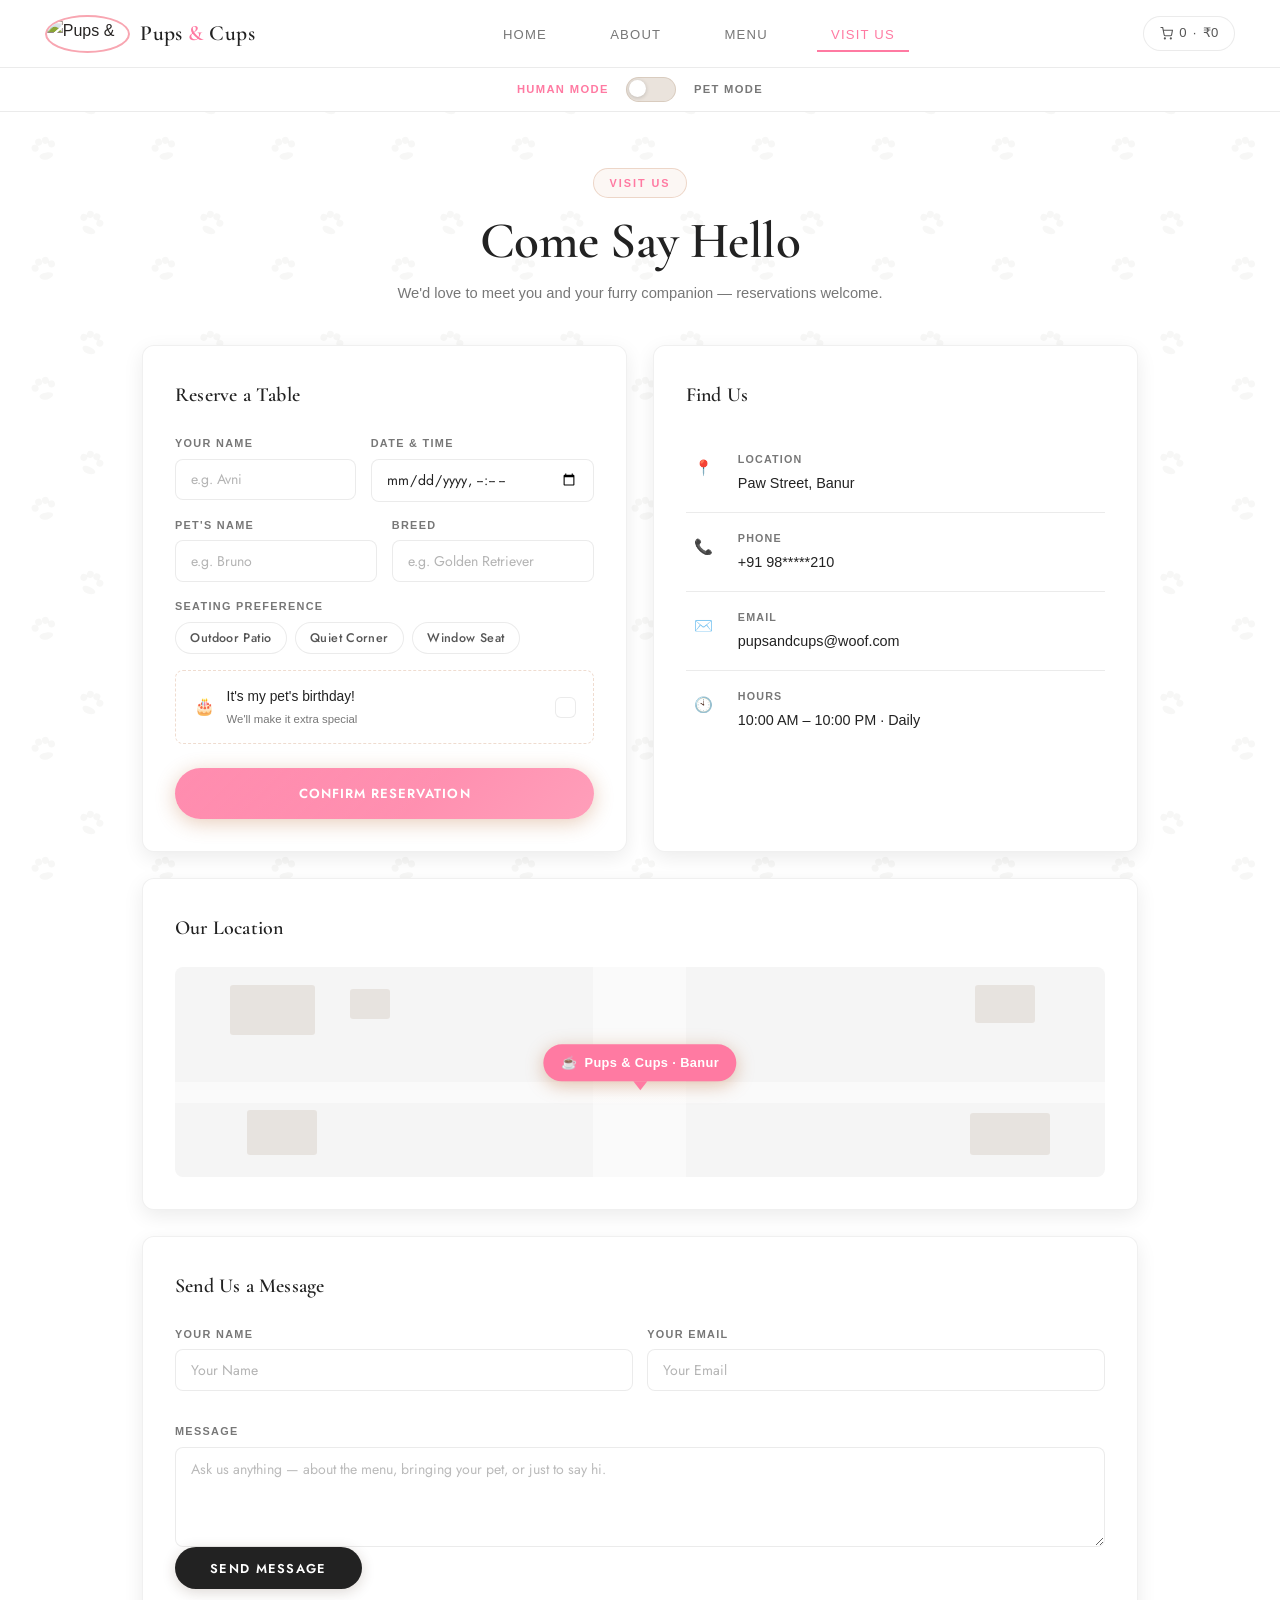
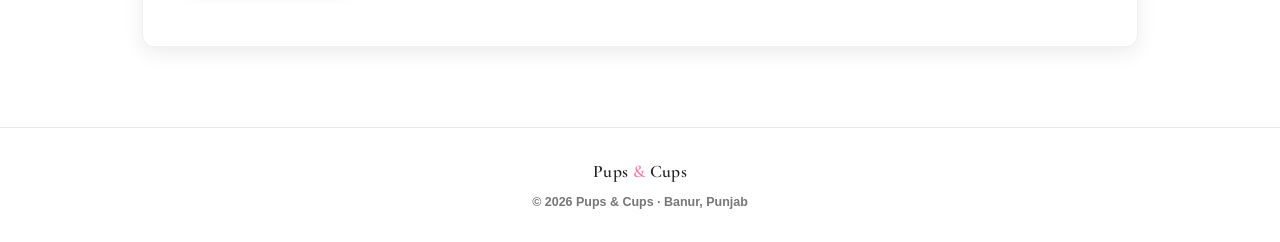
==== commit 03ddecfb: "Update print statement from 'Hello' to 'Goodbye'" ====
--- a/contact2.html
+++ b/contact2.html
@@ -12,27 +12,45 @@
    ROOT & THEMING
 ═══════════════════════════════════════════ */
 :root {
-  --c-bg:      #faf6f1;
-  --c-surface: #ffffff;
-  --c-warm:    #f3ebe0;
-  --c-border:  rgba(139,100,60,0.12);
-  --c-brown:   #3d2410;
-  --c-mid:     #7a5230;
-  --c-muted:   #a07850;
-  --c-accent:  #b8622a;
-  --c-accent2: #d4895a;
-  --c-gold:    #c9924a;
-  --c-green:   #4a6741;
-  --shadow-sm: 0 2px 12px rgba(61,36,16,.07);
-  --shadow-md: 0 6px 28px rgba(61,36,16,.10);
-  --shadow-lg: 0 16px 56px rgba(61,36,16,.13);
-  --radius:    16px;
-  --radius-sm: 10px;
-  --glass-bg:  rgba(255,255,255,0.62);
-  --glass-blur:blur(18px);
-  --t: 0.45s cubic-bezier(0.22,1,0.36,1);
-}
- 
+  --c-bg: #fff;
+  --c-surface: #fff;
+  --c-warm: #fff;
+  --c-border: rgba(0,0,0,0.08);
+
+  --c-brown: #222;
+  --c-mid: #555;
+  --c-muted: #777;
+
+  --c-accent: #ff7aa2;   /* pink tone like about page */
+  --c-accent2: #ff9fba;
+
+  --c-gold: #ff7aa2;
+  --c-green: #2e7d32;
+
+  --shadow-sm: 0 2px 8px rgba(0,0,0,.06);
+  --shadow-md: 0 6px 20px rgba(0,0,0,.08);
+  --shadow-lg: 0 12px 40px rgba(0,0,0,.12);
+
+  --radius: 12px;
+  --radius-sm: 8px;
+
+  --glass-bg: rgba(255,255,255,0.9);
+  --glass-blur: blur(10px);
+
+  --t: 0.3s ease;
+}
+
+
+body{
+  font-family:'Verdana',sans-serif;
+  background-color: #ffffff;
+  background-image: url("data:image/svg+xml,%3Csvg width='120' height='120' xmlns='http://www.w3.org/2000/svg'%3E%3Cg fill='%233C2A21' fill-opacity='0.04'%3E%3Cg transform='translate(15, 15) rotate(-15)'%3E%3Cpath d='M25 32 C32 32 36 26 25 25 C14 24 18 32 25 32 Z' /%3E%3Ccircle cx='16' cy='18' r='3.5'/%3E%3Ccircle cx='21' cy='13' r='3.5'/%3E%3Ccircle cx='28' cy='13' r='3.5'/%3E%3Ccircle cx='33' cy='18' r='3.5'/%3E%3C/g%3E%3Cg transform='translate(75, 75) rotate(20)'%3E%3Cpath d='M25 32 C32 32 36 26 25 25 C14 24 18 32 25 32 Z' /%3E%3Ccircle cx='16' cy='18' r='3.5'/%3E%3Ccircle cx='21' cy='13' r='3.5'/%3E%3Ccircle cx='28' cy='13' r='3.5'/%3E%3Ccircle cx='33' cy='18' r='3.5'/%3E%3C/g%3E%3C/g%3E%3C/svg%3E");
+  background-repeat: repeat;
+  background-size: auto;
+  color:var(--c-brown);
+}
+
+
 body.pet-mode {
   --c-bg:      #faf0f5;
   --c-surface: #fff8fb;
@@ -45,8 +63,8 @@
 *,*::before,*::after{box-sizing:border-box;margin:0;padding:0;}
 html{scroll-behavior:smooth;}
 body{
-  font-family:'Jost',sans-serif;
-  background:var(--c-bg);
+  font-family:'Verdana',sans-serif;
+  background:var !important;
   color:var(--c-brown);
   transition:background var(--t),color var(--t);
   overflow-x:hidden;
@@ -57,7 +75,7 @@
 .navbar{
   display:flex;align-items:center;justify-content:space-between;
   padding:0 2.8rem;height:68px;
-  background:rgba(250,246,241,0.88);
+  background: #fff;
   backdrop-filter:blur(20px);-webkit-backdrop-filter:blur(20px);
   border-bottom:1px solid var(--c-border);
   position:sticky;top:0;z-index:200;
@@ -96,7 +114,7 @@
 .mode-strip{
   display:flex;align-items:center;justify-content:center;gap:1.1rem;
   padding:.55rem 2rem;
-  background:var(--c-warm);
+  background:#fff;
   border-bottom:1px solid var(--c-border);
   transition:background var(--t);
 }
@@ -150,9 +168,9 @@
  
 /* ═══════════════ GLASS CARD ═══════════════ */
 .card{
-  background:var(--glass-bg);
-  backdrop-filter:var(--glass-blur);-webkit-backdrop-filter:var(--glass-blur);
-  border:1px solid rgba(255,255,255,.7);border-radius:var(--radius);
+  background: #ffffff !important;
+  backdrop-filter: none !important;
+  border:1px solid rgba(0,0,0,0.06);border-radius:var(--radius);
   padding:2rem;box-shadow:var(--shadow-md);
   transition:background var(--t),border-color var(--t),box-shadow .35s;
 }
@@ -276,7 +294,8 @@
 .map-card{grid-column:1/-1;}
 .map-wrap{
   width:100%;height:210px;border-radius:var(--radius-sm);
-  background:linear-gradient(145deg,#e8dcc8 0%,#d8c8a8 50%,#cdb898 100%);
+  background: #f5f5f5;
+
   position:relative;overflow:hidden;
 }
 .map-wrap::before{
@@ -487,7 +506,7 @@
       <div class="info-icon">📍</div>
       <div>
         <div class="info-label">Location</div>
-        <div class="info-val">Oxford Street, Banur</div>
+        <div class="info-val">Paw Street, Banur</div>
       </div>
     </div>
     <div class="info-item">
--- a/style2.css
+++ b/style2.css
@@ -1,1108 +1,450 @@
-/* ===========================
-   VIBE CHECK CAROUSEL
-=========================== */
-.vibe-check {
-  padding: clamp(40px, 6vw, 80px) 0;
-  background: var(--cream); /* Blends perfectly with your theme */
-  overflow: hidden;
-}
-
-.carousel-container {
-  width: 100%;
-  overflow: hidden;
-  position: relative;
-  padding: 20px 0;
-}
-
-.carousel-track {
-  display: flex;
-  width: max-content;
-  /* Adjust time to make it smooth and slow for calm vibe */
-  animation: scroll-vibe 40s linear infinite;
-}
-
-.carousel-track:hover {
-  animation-play-state: paused;
-}
-
-.carousel-track img {
-  /* Set width to ~30% of viewport so 3 images fit perfectly on screen */
-  width: clamp(280px, 30vw, 400px); 
-  
-  /* Force a wide, landscape shape (16:10 ratio) */
-  aspect-ratio: 16 / 10; 
-  height: auto;
-  
-  border-radius: var(--radius);
-  object-fit: cover;
-  box-shadow: var(--shadow-md);
-  border: 1px solid var(--border);
-  margin-right: 24px;
-  transition: transform var(--transition);
-}
-
-.carousel-track img:hover {
-  transform: scale(1.03);
-}
-
-@keyframes scroll-vibe {
-  0% { transform: translateX(0); }
-  100% { transform: translateX(-50%); }
-}
-
-@media (max-width: 768px) {
-  .carousel-track img {
-    height: 220px;
-    margin-right: 16px;
-  }
-}
-
-
-
-
-/* ===== GLOBAL STYLE TOUCH ===== */
-section {
-  padding: 60px 20px;
-}
-
-/* ===== SECTION 1 ===== */
-.dietary-section {
-  display: flex;
-  justify-content: center;
-}
-
-.dietary-card {
-  max-width: 600px;
-  background: linear-gradient(135deg, #ffe6eb, #fff5f7);
-  padding: 40px;
-  border-radius: 25px;
-  box-shadow: 0 10px 25px rgba(0,0,0,0.08);
-  transition: all 0.3s ease;
-}
-
-.dietary-card:hover {
-  transform: translateY(-8px);
-  box-shadow: 0 15px 35px rgba(0,0,0,0.12);
-}
-
-.dietary-icon {
-  font-size: 30px;
-  color: #ff6b81;
-  margin-bottom: 15px;
-}
-
-/* ===== SECTION 2 ===== */
-.experience-section h2 {
-  margin-bottom: 10px;
-}
-
-.experience-subtext {
-  margin-bottom: 40px;
-  color: #666;
-}
-
-.features-grid {
-  display: grid;
-  grid-template-columns: repeat(4, 1fr);
-  gap: 20px;
-}
-
-.feature {
-  padding: 25px;
-  border-radius: 20px;
-  background: #fff;
-  box-shadow: 0 8px 20px rgba(0,0,0,0.06);
-  transition: all 0.3s ease;
-}
-
-.feature:hover {
-  transform: translateY(-6px);
-}
-
-.feature i {
-  font-size: 24px;
-  color: #ff6b81;
-  margin-bottom: 10px;
-  display: block;
-}
-
-/* ===== RESPONSIVE GRID ===== */
-@media (max-width: 900px) {
-  .features-grid {
-    grid-template-columns: repeat(2, 1fr);
-  }
-}
-
-@media (max-width: 500px) {
-  .features-grid {
-    grid-template-columns: 1fr;
-  }
-}
-
-/* ===== SECTION 3 ===== */
-.testimonials-section {
-  background: #fff9fb;
-}
-
-.testimonial-wrapper {
-  display: flex;
-  gap: 20px;
-  overflow: hidden;
-  justify-content: center;
-}
-
-.testimonial-card {
-  background: #fff;
-  padding: 25px;
-  border-radius: 20px;
-  max-width: 280px;
-  box-shadow: 0 10px 25px rgba(0,0,0,0.08);
-  transition: all 0.3s ease;
-}
-
-.testimonial-card:hover {
-  transform: scale(1.05);
-}
-
-.stars {
-  color: #ffb400;
-  margin-bottom: 10px;
-}
-
-.google {
-  font-size: 14px;
-  color: #777;
-  margin-top: 10px;
-}
-
-/* ===== DOTS ===== */
-.dots {
-  margin: 20px 0;
-}
-
-.dot {
-  height: 10px;
-  width: 10px;
-  margin: 0 5px;
-  background: #ccc;
-  border-radius: 50%;
-  display: inline-block;
-}
-
-.dot.active {
-  background: #ff6b81;
-}
-
-/* ===== BUTTON ===== */
-.review-btn {
-  padding: 12px 25px;
-  border: none;
-  border-radius: 30px;
-  background: linear-gradient(135deg, #ff6b81, #ff8fa3);
-  color: #fff;
-  cursor: pointer;
-  transition: 0.3s;
-}
-
-.review-btn:hover {
-  opacity: 0.9;
-}
-
-
-
-
-
-/* ===========================
-   CSS VARIABLES & RESET
-=========================== */
 :root {
-  --cream:       #fff7f2;
-  --warm-white:  #fffaf7;
-  --blush:       #ffd6c9;
-  --peach:       #ffb899;
-  --terra:       #c8614a;
-  --brown:       #6b3e26;
-  --dark-brown:  #4a2c2a;
-  --card-bg:     #f4ece8;
-  --border:      rgba(74, 44, 42, 0.1);
-  --shadow-sm:   0 4px 16px rgba(107,62,38,0.08);
-  --shadow-md:   0 8px 32px rgba(107,62,38,0.14);
-  --shadow-lg:   0 16px 48px rgba(107,62,38,0.18);
-  --radius:      18px;
-  --radius-sm:   10px;
-  --font-display: 'Playfair Display', serif;
-  --font-brand:   'Fredoka', sans-serif;
-  --font-body:    'Poppins', sans-serif;
-  --transition:  0.3s cubic-bezier(0.4, 0, 0.2, 1);
-}
-
-*, *::before, *::after {
-  margin: 0;
-  padding: 0;
-  box-sizing: border-box;
+  --pink-light:  #F9F6F0;
+  --pink-mid:    #E89D9D;
+  --pink-main:   #DDC5A2;
+  --green:       #A9CDE5;
+  --dark:        #3C2A21;
+  --card-bg:     rgba(249, 246, 240, 0.9);
+  --border:      rgba(60, 42, 33, 0.15);
+  --pink-gradient:      #E89D9D;
+  --pink-gradient-dark: #D68181;
+  --box-shadow:  0 12px 30px rgba(60, 42, 33, 0.15);
+  --round:       24px;
+  --round-small: 14px;
+  --main-font:   'Verdana', sans-serif;
 }
 
 html {
   scroll-behavior: smooth;
 }
-
 body {
-  font-family: var(--font-body);
-  background: var(--cream);
-  color: var(--dark-brown);
+  font-family: var(--main-font);
+  background-color: var(--pink-light);
+  background-image: url("data:image/svg+xml,%3Csvg width='120' height='120' xmlns='http://www.w3.org/2000/svg'%3E%3Cg fill='%233C2A21' fill-opacity='0.04'%3E%3Cg transform='translate(15, 15) rotate(-15)'%3E%3Cpath d='M25 32 C32 32 36 26 25 25 C14 24 18 32 25 32 Z' /%3E%3Ccircle cx='16' cy='18' r='3.5'/%3E%3Ccircle cx='21' cy='13' r='3.5'/%3E%3Ccircle cx='28' cy='13' r='3.5'/%3E%3Ccircle cx='33' cy='18' r='3.5'/%3E%3C/g%3E%3Cg transform='translate(75, 75) rotate(20)'%3E%3Cpath d='M25 32 C32 32 36 26 25 25 C14 24 18 32 25 32 Z' /%3E%3Ccircle cx='16' cy='18' r='3.5'/%3E%3Ccircle cx='21' cy='13' r='3.5'/%3E%3Ccircle cx='28' cy='13' r='3.5'/%3E%3Ccircle cx='33' cy='18' r='3.5'/%3E%3C/g%3E%3C/g%3E%3C/svg%3E");
+  background-size: 180px 180px;
+  background-attachment: fixed;
+  color: var(--dark);
   line-height: 1.7;
-}
-
-img { max-width: 100%; display: block; }
-a  { text-decoration: none; }
-
-/* ===========================
-   SHARED UTILITIES
-=========================== */
-.section-label {
-  display: inline-block;
-  font-size: 0.75rem;
-  font-weight: 600;
-  letter-spacing: 0.15em;
-  text-transform: uppercase;
-  color: var(--terra);
-  background: rgba(200,97,74,0.1);
-  padding: 4px 14px;
-  border-radius: 50px;
-  margin-bottom: 14px;
-}
-
-.section-label.light {
-  color: var(--blush);
-  background: rgba(255,214,201,0.15);
-}
-
-.section-header {
-  text-align: center;
-  margin-bottom: 56px;
-}
-
-.section-header h2 {
-  font-family: var(--font-display);
-  font-size: clamp(2rem, 4vw, 2.8rem);
-  color: var(--dark-brown);
-  line-height: 1.2;
-}
-
-.section-header.light h2 {
-  color: #fff;
-}
-
-.section-sub {
-  margin-top: 10px;
-  color: rgba(74,44,42,0.6);
-  font-size: 0.95rem;
-}
-
-/* ===========================
-   NAVBAR
-=========================== */
-header {
-  position: sticky;
-  top: 0;
-  z-index: 1000;
-}
-
+  animation: fadeIn 0.8s ease-out forwards;
+}
+img {
+  display: block;
+  max-width: 100%;
+}
 .navbar {
   display: flex;
   justify-content: space-between;
   align-items: center;
-  padding: 0 8%;
-  height: 72px;
-  background: rgba(255, 247, 242, 0.88);
-  backdrop-filter: blur(16px);
-  -webkit-backdrop-filter: blur(16px);
+  padding: 12px 8%;
+  background: var(--card-bg);
   border-bottom: 1px solid var(--border);
-  transition: box-shadow var(--transition);
-}
-
-.navbar:hover {
-  box-shadow: var(--shadow-sm);
-}
-
-.nav-left {
-  display: flex;
-  align-items: center;
-  gap: 12px;
-}
-
+}
+.logo-area {
+  display: flex;
+  align-items: center;
+  gap: 8px;
+}
 .logo {
-  width: 48px;
-  height: 48px;
+  width: 85px;
+  height: 85px;
   border-radius: 50%;
   object-fit: cover;
-  border: 2px solid var(--blush);
-}
-
-.brand-name {
-  font-family: var(--font-brand);
-  font-size: 2.5rem;
-  font-weight: 600;
-  color: var(--dark-brown);
-  line-height: 1;
-}
-
-.brand-name.small {
-  font-size: 1.2rem;
-}
-
-.brand-amp {
-  color: var(--terra);
-}
-
+  border: 2px solid var(--pink-mid);
+  filter: sepia(0.25) hue-rotate(-20deg) saturate(1.15);
+}
+.cafe-name {
+  font-family: var(--main-font);
+  font-size: 2rem;
+  font-weight: 700;
+  letter-spacing: 1px;
+}
+.and-sign {
+  color: var(--pink-main);
+}
 .nav-links {
   display: flex;
+  align-items: center;
+  gap: 4px;
   list-style: none;
-  align-items: center;
-  gap: 4px;
-}
-
-.nav-links a {
-  font-size: 0.88rem;
-  font-weight: 500;
-  color: var(--dark-brown);
-  padding: 7px 14px;
-  border-radius: 50px;
-  transition: background var(--transition), color var(--transition);
-}
-
-.nav-links a:hover {
-  background: var(--blush);
-  color: var(--brown);
-}
-
-.nav-cta {
-  background: var(--dark-brown) !important;
-  color: #fff !important;
-  padding: 7px 20px !important;
-}
-
-.nav-cta:hover {
-  background: var(--terra) !important;
-  color: #fff !important;
-}
-
-/* Hamburger */
+}
 .menu-icon {
   display: none;
-  flex-direction: column;
-  gap: 5px;
-  cursor: pointer;
-  padding: 4px;
-}
-
-.menu-icon span {
-  display: block;
-  width: 22px;
-  height: 2px;
-  background: var(--dark-brown);
-  border-radius: 2px;
-  transition: var(--transition);
-}
-
-#menu-toggle { display: none; }
-
-/* ===========================
-   HOME
-=========================== */
-.home {
+  font-size: 1.5rem;
+}
+.nav-links a {
+  padding: 7px 14px;
+  border-radius: 50px;
+  color: var(--dark);
+  font-weight: 500;
+}
+.nav-links a:hover {
+  background: var(--pink-light);
+  color: var(--green);
+}
+.active-link {
+  background: var(--pink-gradient) !important;
+  color: #fff !important;
+  padding: 8px 24px !important;
+  box-shadow: 0 4px 12px rgba(60, 42, 33, 0.2);
+  transition: all 0.3s ease;
+}
+.active-link:hover {
+  background: var(--pink-gradient-dark) !important;
+  transform: translateY(-2px);
+  box-shadow: 0 6px 16px rgba(60, 42, 33, 0.3);
+}
+.home-section {
   position: relative;
+  min-height: 600px;
   height: 100vh;
-  min-height: 600px;
-  background: url('images/bg1.jpeg') center/cover no-repeat;
-  display: flex;
-  justify-content: center;
-  align-items: center;
+  display: flex;
+  align-items: center;
+  justify-content: center;
   text-align: center;
-  color: white;
-  overflow: hidden;
-}
-
-.home-overlay {
-  position: absolute;
-  inset: 0;
-  background: linear-gradient(
-    to bottom,
-    rgba(40,10,5,0.35) 0%,
-    rgba(40,10,5,0.55) 60%,
-    rgba(40,10,5,0.7) 100%
-  );
-}
-
-.home-content {
+  color: #fff;
+  background: linear-gradient(rgba(60, 42, 33, 0.55), rgba(60, 42, 33, 0.55)), url('images/cafe.jpeg') center / cover no-repeat;
+  background-attachment: fixed;
+}
+.home-text {
   position: relative;
   z-index: 2;
   max-width: 680px;
+  margin: 0 auto;
   padding: 0 24px;
-  animation: fadeInUp 1s ease both;
-}
-
-.home-badge {
+  text-shadow: 0 4px 15px rgba(0, 0, 0, 0.6);
+}
+.top-tag {
   display: inline-block;
-  font-size: 0.75rem;
-  font-weight: 500;
-  letter-spacing: 0.12em;
-  text-transform: uppercase;
-  color: var(--blush);
-  border: 1px solid rgba(255,214,201,0.4);
   padding: 6px 18px;
   border-radius: 50px;
+  border: 1px solid rgba(255, 255, 255, 0.6);
+  background: transparent;
+  color: #fff;
   margin-bottom: 24px;
-}
-
-.home h1 {
-  font-family: var(--font-display);
+  font-weight: 700;
+  letter-spacing: 0.5px;
+}
+.home-section h1 {
+  font-family: var(--main-font);
   font-size: clamp(2.6rem, 6vw, 4.2rem);
   line-height: 1.15;
-  margin-bottom: 18px;
-  text-shadow: 0 2px 20px rgba(0,0,0,0.3);
-}
-
-.home h1 em {
-  font-style: italic;
-  color: var(--peach);
-}
-
-.home p {
-  font-size: 1.05rem;
-  color: rgba(255,255,255,0.82);
+}
+.home-section p {
+  color: #fff;
   margin-bottom: 36px;
-  font-weight: 300;
-}
-
-.home-actions {
+  font-weight: 700;
+  font-size: 1.1rem;
+}
+.home-buttons {
   display: flex;
   justify-content: center;
   gap: 14px;
-  flex-wrap: wrap;
-}
-
-/* Buttons */
-.btn {
-  display: inline-flex;
-  align-items: center;
+}
+.scroll-arrow {
+  position: absolute;
+  bottom: 24px;
+}
+.pink-btn,
+.clear-btn {
+  display: inline-block;
+  text-decoration: none;
+  border-radius: 50px;
   padding: 13px 30px;
-  border-radius: 50px;
-  font-family: var(--font-body);
-  font-size: 0.9rem;
-  font-weight: 500;
-  transition: all var(--transition);
-  cursor: pointer;
-}
-
-.btn-primary {
-  background: var(--terra);
-  color: #fff;
-  box-shadow: 0 4px 20px rgba(200,97,74,0.35);
-}
-
-.btn-primary:hover {
-  background: var(--brown);
-  transform: translateY(-2px);
-  box-shadow: 0 8px 28px rgba(200,97,74,0.4);
-}
-
-.btn-ghost {
-  background: rgba(255,255,255,0.12);
-  color: #fff;
-  border: 1px solid rgba(255,255,255,0.35);
-  backdrop-filter: blur(6px);
-}
-
-.btn-ghost:hover {
-  background: rgba(255,255,255,0.22);
-  transform: translateY(-2px);
-}
-
-/* Scroll indicator */
-.scroll-indicator {
-  position: absolute;
-  bottom: 32px;
-  left: 50%;
-  transform: translateX(-50%);
-  z-index: 2;
-}
-
-.scroll-indicator span {
-  display: block;
-  width: 26px;
-  height: 42px;
-  border: 2px solid rgba(255,255,255,0.5);
-  border-radius: 13px;
+  font-weight: 700;
+  transition: all 0.3s ease;
+}
+.pink-btn {
+  background: var(--pink-gradient);
+  color: #fff;
+  border: none;
+  box-shadow: 0 4px 15px rgba(60, 42, 33, 0.2);
+}
+.pink-btn:hover {
+  background: var(--pink-gradient-dark);
+  box-shadow: 0 6px 20px rgba(60, 42, 33, 0.3);
+  transform: translateY(-3px) scale(1.03);
+}
+.clear-btn {
+  background: rgba(255, 255, 255, 0.15);
+  color: #fff;
+  border: 1px solid #fff;
+}
+.clear-btn:hover {
+  background: #fff;
+  color: var(--dark);
+  transform: translateY(-3px) scale(1.03);
+}
+.about {
+  display: flex;
+  align-items: center;
+  gap: 60px;
+  padding: clamp(60px, 10vw, 100px) 10%;
+  background: transparent;
+}
+.about-img-box {
+  flex: 0 0 45%;
   position: relative;
 }
-
-.scroll-indicator span::after {
-  content: '';
-  position: absolute;
-  top: 6px;
-  left: 50%;
-  transform: translateX(-50%);
-  width: 4px;
-  height: 8px;
-  background: rgba(255,255,255,0.7);
-  border-radius: 2px;
-  animation: scrollBob 1.8s ease-in-out infinite;
-}
-
-/* ===========================
-   ABOUT
-=========================== */
-.about {
-  display: flex;
-  padding: clamp(60px, 10vw, 100px) 10%;
-  gap: 60px;
-  align-items: center;
-  background: var(--warm-white);
-}
-
-.about-img-wrap {
-  position: relative;
-  flex: 0 0 45%;
-}
-
-.about-img-wrap img {
-  border-radius: var(--radius);
-  width: 100%;
-  box-shadow: var(--shadow-lg);
-}
-
-.about-img-badge {
+.about-img-note {
   position: absolute;
   bottom: 20px;
   right: 20px;
   background: #fff;
-  color: var(--brown);
-  font-size: 0.8rem;
-  font-weight: 600;
   padding: 8px 16px;
   border-radius: 50px;
-  box-shadow: var(--shadow-md);
-}
-
-.about-text {
-  flex: 1;
-}
-
+}
 .about-text h2 {
-  font-family: var(--font-display);
+  font-family: var(--main-font);
   font-size: clamp(2rem, 3.5vw, 2.8rem);
-  line-height: 1.2;
-  margin-bottom: 20px;
-  color: var(--dark-brown);
-}
-
-.about-text p {
-  color: rgba(74,44,42,0.75);
-  margin-bottom: 14px;
-  font-size: 0.97rem;
-}
-
-.about-text strong {
-  color: var(--terra);
-}
-
-.about-stats {
+}
+.about-numbers {
   display: flex;
   gap: 32px;
   margin-top: 36px;
   padding-top: 28px;
   border-top: 1px solid var(--border);
 }
-
-.stat {
-  display: flex;
-  flex-direction: column;
-}
-
-.stat strong {
-  font-family: var(--font-display);
-  font-size: 1.8rem;
-  color: var(--terra);
-  line-height: 1;
-}
-
-.stat span {
-  font-size: 0.78rem;
-  color: rgba(74,44,42,0.55);
-  font-weight: 500;
-  letter-spacing: 0.05em;
-  margin-top: 4px;
-}
-
-/* ===========================
-   OFFERINGS
-=========================== */
 .offerings {
   padding: clamp(60px, 10vw, 100px) 10%;
-  background: var(--cream);
-}
-
+  background: transparent;
+}
+.section-tag {
+  display: inline-block;
+  padding: 4px 14px;
+  border-radius: 50px;
+  background: rgba(232, 157, 157, 0.4);
+  color: var(--dark);
+  font-weight: 600;
+}
 .cards {
   display: flex;
   gap: 24px;
 }
-
 .card {
+  flex: 1;
+  padding: 36px 28px;
+  border-radius: var(--round);
   background: var(--card-bg);
-  padding: 36px 28px;
-  border-radius: var(--radius);
-  flex: 1;
-  transition: transform var(--transition), box-shadow var(--transition);
   border: 1px solid var(--border);
-  position: relative;
-  overflow: hidden;
-}
-
-.card::before {
-  content: '';
-  position: absolute;
-  top: 0; left: 0; right: 0;
-  height: 3px;
-  background: linear-gradient(90deg, var(--blush), var(--peach));
-  opacity: 0;
-  transition: opacity var(--transition);
-}
-
+}
 .card:hover {
   transform: translateY(-8px);
-  box-shadow: var(--shadow-md);
-}
-
-.card:hover::before {
-  opacity: 1;
-}
-
-.card-featured {
-  background: var(--dark-brown);
-  color: #fff;
-  border-color: transparent;
-  box-shadow: var(--shadow-md);
-}
-
-.card-featured h3,
-.card-featured p {
-  color: #fff;
-}
-
-.card-featured .card-icon {
-  background: rgba(255,255,255,0.15);
-  color: var(--peach);
-}
-
-.card-tag {
-  display: inline-block;
-  margin-top: 16px;
-  font-size: 0.72rem;
-  font-weight: 600;
-  letter-spacing: 0.1em;
-  text-transform: uppercase;
-  background: var(--terra);
-  color: #fff;
-  padding: 4px 12px;
-  border-radius: 50px;
-}
-
+  box-shadow: var(--box-shadow);
+}
 .card-icon {
   width: 56px;
   height: 56px;
   border-radius: 14px;
-  background: rgba(200,97,74,0.1);
-  display: flex;
-  align-items: center;
-  justify-content: center;
-  font-size: 1.4rem;
-  color: var(--terra);
+  display: flex;
+  align-items: center;
+  justify-content: center;
+  background: rgba(232, 157, 157, 0.4);
   margin-bottom: 20px;
 }
-
-.card h3 {
-  font-family: var(--font-display);
-  font-size: 1.25rem;
-  margin-bottom: 10px;
-  color: var(--dark-brown);
-}
-
-.card p {
-  font-size: 0.88rem;
-  color: rgba(74,44,42,0.65);
-  line-height: 1.65;
-}
-
-/* ===========================
-   MENU
-=========================== */
+.card-special {
+  background: var(--card-bg);
+  color: var(--dark);
+}
+.card-label {
+  display: inline-block;
+  margin-top: 16px;
+  padding: 4px 12px;
+  border-radius: 50px;
+  background: var(--pink-main);
+  color: var(--dark);
+  font-weight: 600;
+}
 .menu {
   padding: clamp(60px, 10vw, 100px) 10%;
-  background: var(--warm-white);
-}
-
-.menu-container {
+  background: transparent;
+}
+.menu-row {
   display: flex;
   gap: 24px;
 }
-
 .menu-card {
-  background: var(--cream);
+  flex: 1;
+  border-radius: var(--round);
+  background: var(--dark);
+  color: #fff;
   border: 1px solid var(--border);
-  border-radius: var(--radius);
-  flex: 1;
-  overflow: hidden;
-  transition: transform var(--transition), box-shadow var(--transition);
-}
-
-.menu-card:hover {
-  transform: translateY(-6px);
-  box-shadow: var(--shadow-md);
-}
-
-.menu-card-hero {
-  background: var(--dark-brown);
-  border-color: transparent;
-  transform: scaleY(1.02);
-  box-shadow: var(--shadow-lg);
-}
-
-.menu-card-hero .menu-list li {
-  border-color: rgba(255,255,255,0.1);
-  color: rgba(255,255,255,0.85);
-}
-
-.menu-card-hero .menu-list li .price {
-  color: var(--peach);
-}
-
-.menu-card-header {
-  padding: 28px 28px 18px;
-  display: flex;
-  align-items: center;
-  gap: 12px;
+  box-shadow: var(--box-shadow);
+}
+.menu-card-top {
+  display: flex;
+  flex-direction: column;
+  align-items: center;
+  gap: 6px;
+  padding: 24px 20px 16px;
+}
+.menu-photo {
+  width: 100%;
+  height: 220px;
+  object-fit: cover;
+  display: block;
+  border-top: 1px solid var(--border);
   border-bottom: 1px solid var(--border);
 }
-
-.menu-card-hero .menu-card-header {
-  border-color: rgba(255,255,255,0.1);
-}
-
 .menu-emoji {
-  font-size: 1.6rem;
-}
-
-.menu-card-header h3 {
-  font-family: var(--font-display);
-  font-size: 1.3rem;
-  color: var(--dark-brown);
-}
-
-.menu-card-hero .menu-card-header h3 {
-  color: #fff;
-}
-
-.menu-list {
-  list-style: none;
-  padding: 12px 0;
-}
-
+  font-size: 28px;
+}
 .menu-list li {
   display: flex;
-  justify-content: space-between;
-  align-items: center;
-  padding: 13px 28px;
-  font-size: 0.9rem;
-  color: rgba(74,44,42,0.8);
+  justify-content: center;
+  align-items: center;
+  gap: 20px;
+  padding: 16px 28px;
+  text-align: center;
   border-bottom: 1px solid var(--border);
-  transition: background var(--transition);
-}
-
-.menu-list li:last-child {
-  border-bottom: none;
-}
-
-.menu-list li:hover {
-  background: rgba(200,97,74,0.05);
-}
-
+}
+.menu-list li:hover { 
+  background: rgba(232, 157, 157, 0.4); 
+  transform: translateX(5px); 
+}
 .price {
   font-weight: 600;
-  color: var(--terra);
-  font-size: 0.9rem;
-}
-
-/* ===========================
-   WHY US
-=========================== */
+  color: var(--pink-main);
+}
 .why {
-  background: linear-gradient(135deg, var(--brown) 0%, #3b2016 100%);
   padding: clamp(60px, 10vw, 100px) 10%;
-}
-
-.why-inner {
-  max-width: 1100px;
-  margin: 0 auto;
-}
-
-.why-container {
+  background: transparent;
+}
+.why-row {
   display: flex;
   gap: 24px;
 }
-
 .why-box {
   flex: 1;
-  background: rgba(255,255,255,0.06);
-  border: 1px solid rgba(255,255,255,0.1);
   padding: 36px 28px;
-  border-radius: var(--radius);
-  transition: background var(--transition), transform var(--transition);
-}
-
-.why-box:hover {
-  background: rgba(255,255,255,0.1);
-  transform: translateY(-6px);
-}
-
-.why-box-accent {
-  background: var(--terra);
-  border-color: transparent;
-  box-shadow: 0 8px 32px rgba(200,97,74,0.4);
-}
-
-.why-box-accent:hover {
-  background: #d96f59;
-}
-
+  border-radius: var(--round);
+  background: var(--card-bg);
+  border: 1px solid var(--border);
+  box-shadow: var(--box-shadow);
+  color: var(--dark);
+}
+.why-box-pink {
+  background: var(--pink-main);
+  color: #fff;
+  box-shadow: none;
+}
 .why-icon {
   width: 52px;
   height: 52px;
   border-radius: 14px;
-  background: rgba(255,255,255,0.15);
-  display: flex;
-  align-items: center;
-  justify-content: center;
-  font-size: 1.3rem;
-  color: #fff;
+  display: flex;
+  align-items: center;
+  justify-content: center;
   margin-bottom: 20px;
-}
-
-.why-box h3 {
-  font-family: var(--font-display);
-  font-size: 1.2rem;
-  color: #fff;
-  margin-bottom: 10px;
-}
-
-.why-box p {
-  font-size: 0.88rem;
-  color: rgba(255,255,255,0.7);
-  line-height: 1.65;
-}
-
-/* ===========================
-   CONTACT
-=========================== */
+  background: rgba(60, 42, 33, 0.08);
+}
 .contact {
-  background: var(--cream);
   padding: clamp(60px, 10vw, 100px) 10%;
-}
-
+  background: transparent;
+}
 .contact-inner {
   display: flex;
   gap: 60px;
-  align-items: flex-start;
   max-width: 900px;
   margin: 0 auto;
 }
-
-.contact-text h2 {
-  font-family: var(--font-display);
-  font-size: clamp(1.8rem, 3.5vw, 2.5rem);
-  color: var(--dark-brown);
-  line-height: 1.2;
-  margin-bottom: 12px;
-}
-
-.contact-text p {
-  color: rgba(74,44,42,0.6);
-  font-size: 0.95rem;
-}
-
 .contact-details {
-  flex: 1;
   display: flex;
   flex-direction: column;
   gap: 20px;
-}
-
+  flex: 1;
+}
 .contact-item {
   display: flex;
   align-items: flex-start;
   gap: 16px;
 }
-
 .contact-icon {
   width: 44px;
   height: 44px;
-  flex-shrink: 0;
+  border-radius: var(--round-small);
   background: var(--card-bg);
-  border-radius: var(--radius-sm);
-  display: flex;
-  align-items: center;
-  justify-content: center;
-  color: var(--terra);
-  font-size: 1rem;
   border: 1px solid var(--border);
-}
-
-.contact-item div {
-  display: flex;
-  flex-direction: column;
-}
+  display: flex;
+  align-items: center;
+  justify-content: center;
+}
+.contact-item:nth-child(1) .contact-icon { background-image: url('images/pin.jpeg');   background-repeat: no-repeat; background-position: center; background-size: 30px; }
+.contact-item:nth-child(2) .contact-icon { background-image: url('images/phone.jpeg'); background-repeat: no-repeat; background-position: center; background-size: 30px; }
+.contact-item:nth-child(3) .contact-icon { background-image: url('images/mail.jpeg');  background-repeat: no-repeat; background-position: center; background-size: 30px; }
+.contact-item:nth-child(4) .contact-icon { background-image: url('images/clock.jpeg'); background-repeat: no-repeat; background-position: center; background-size: 30px; }
 
 .contact-item strong {
   font-size: 0.75rem;
+  font-weight: 600;
   letter-spacing: 0.08em;
   text-transform: uppercase;
-  color: rgba(74,44,42,0.5);
-  font-weight: 600;
+  color: rgba(60, 42, 33, 0.5);
   margin-bottom: 2px;
 }
-
 .contact-item span {
   font-size: 0.93rem;
-  color: var(--dark-brown);
   font-weight: 500;
-}
-
-/* ===========================
-   FOOTER
-=========================== */
+  color: var(--dark);
+}
 footer {
-  background: var(--dark-brown);
+  background: var(--dark);
   padding: 32px 10%;
 }
-
-.footer-inner {
-  display: flex;
-  justify-content: space-between;
-  align-items: center;
+.footer-middle {
+  display: flex;
+  justify-content: center;
+  align-items: center;
+  gap: 16px;
   flex-wrap: wrap;
-  gap: 16px;
-}
-
-.footer-inner .brand-name {
-  color: #fff;
-}
-
+  text-align: center;
+}
+footer .cafe-name {
+  color: #fff;
+  font-weight: 700;
+}
 footer p {
+  color: rgba(255, 255, 255, 0.9);
   font-size: 0.82rem;
-  color: rgba(255,255,255,0.45);
-}
-
-.footer-socials {
-  display: flex;
-  gap: 12px;
-}
-
-.footer-socials a {
-  width: 36px;
-  height: 36px;
-  border-radius: 50%;
-  background: rgba(255,255,255,0.08);
-  display: flex;
-  align-items: center;
-  justify-content: center;
-  color: rgba(255,255,255,0.6);
-  font-size: 0.85rem;
-  transition: background var(--transition), color var(--transition);
-}
-
-.footer-socials a:hover {
-  background: var(--terra);
-  color: #fff;
-}
-
-/* ===========================
-   ANIMATIONS
-=========================== */
-@keyframes fadeInUp {
-  from { opacity: 0; transform: translateY(28px); }
-  to   { opacity: 1; transform: translateY(0); }
-}
-
-@keyframes scrollBob {
-  0%, 100% { transform: translateX(-50%) translateY(0); opacity: 1; }
-  50%       { transform: translateX(-50%) translateY(10px); opacity: 0.4; }
-}
-
-/* ===========================
-   RESPONSIVE
-=========================== */
+  font-weight: 700;
+}
 @media (max-width: 900px) {
-  .about        { gap: 40px; }
-  .cards        { gap: 16px; }
-  .menu-container { gap: 16px; }
-  .why-container  { gap: 16px; }
-  .contact-inner  { gap: 40px; }
+  .about { gap: 40px; }
+  .cards, .menu-row, .why-row { gap: 16px; }
+  .contact-inner { gap: 40px; }
 }
 
 @media (max-width: 768px) {
-
-  /* Navbar */
-  .menu-icon { display: flex; }
-
+  .menu-icon { display: flex; cursor: pointer; }
+  .cafe-name { font-size: 2rem; }
   .nav-links {
     position: absolute;
     top: 72px;
     right: 0;
     width: 220px;
-    background: var(--warm-white);
+    background: var(--pink-light);
     flex-direction: column;
-    gap: 0;
     padding: 12px 0;
     display: none;
-    box-shadow: var(--shadow-md);
-    border-radius: 0 0 var(--radius) var(--radius);
+    box-shadow: var(--box-shadow);
+    border-radius: 0 0 var(--round) var(--round);
     border: 1px solid var(--border);
-    border-top: none;
+    z-index: 1000;
   }
-
-  .nav-links li a {
-    display: block;
-    padding: 10px 24px;
-    border-radius: 0;
+  .nav-links.active {
+    display: flex;
   }
-  
-  #menu-toggle:checked ~ .nav-links { display: flex; }
-
-  /* Sections */
-  .about, .contact-inner {
-    flex-direction: column;
-  }
-
-  .cards, .menu-container, .why-container {
-    flex-direction: column;
-  }
-
-  .menu-card-hero {
-    transform: none;
-  }
-
-  .about-stats {
-    gap: 20px;
-  }
-
-  .footer-inner {
-    flex-direction: column;
-    text-align: center;
-  }
-}
-
+
+  .nav-links li a { display: block; padding: 10px 24px; }
+
+  .cards, .menu-row, .why-row,.about,.contact-inner { flex-direction: column; }
+
+  .footer-middle { flex-direction: column; }
+}
 @media (max-width: 480px) {
   .navbar { padding: 0 5%; }
-  .home h1 { font-size: 2.3rem; }
-  .home-actions { flex-direction: column; align-items: center; }
-}
+  .home-section h1 { font-size: 2.3rem; }
+}
+@keyframes fadeIn {
+  from { opacity: 0; transform: translateY(15px); }
+  to   { opacity: 1; transform: translateY(0); }
+}
